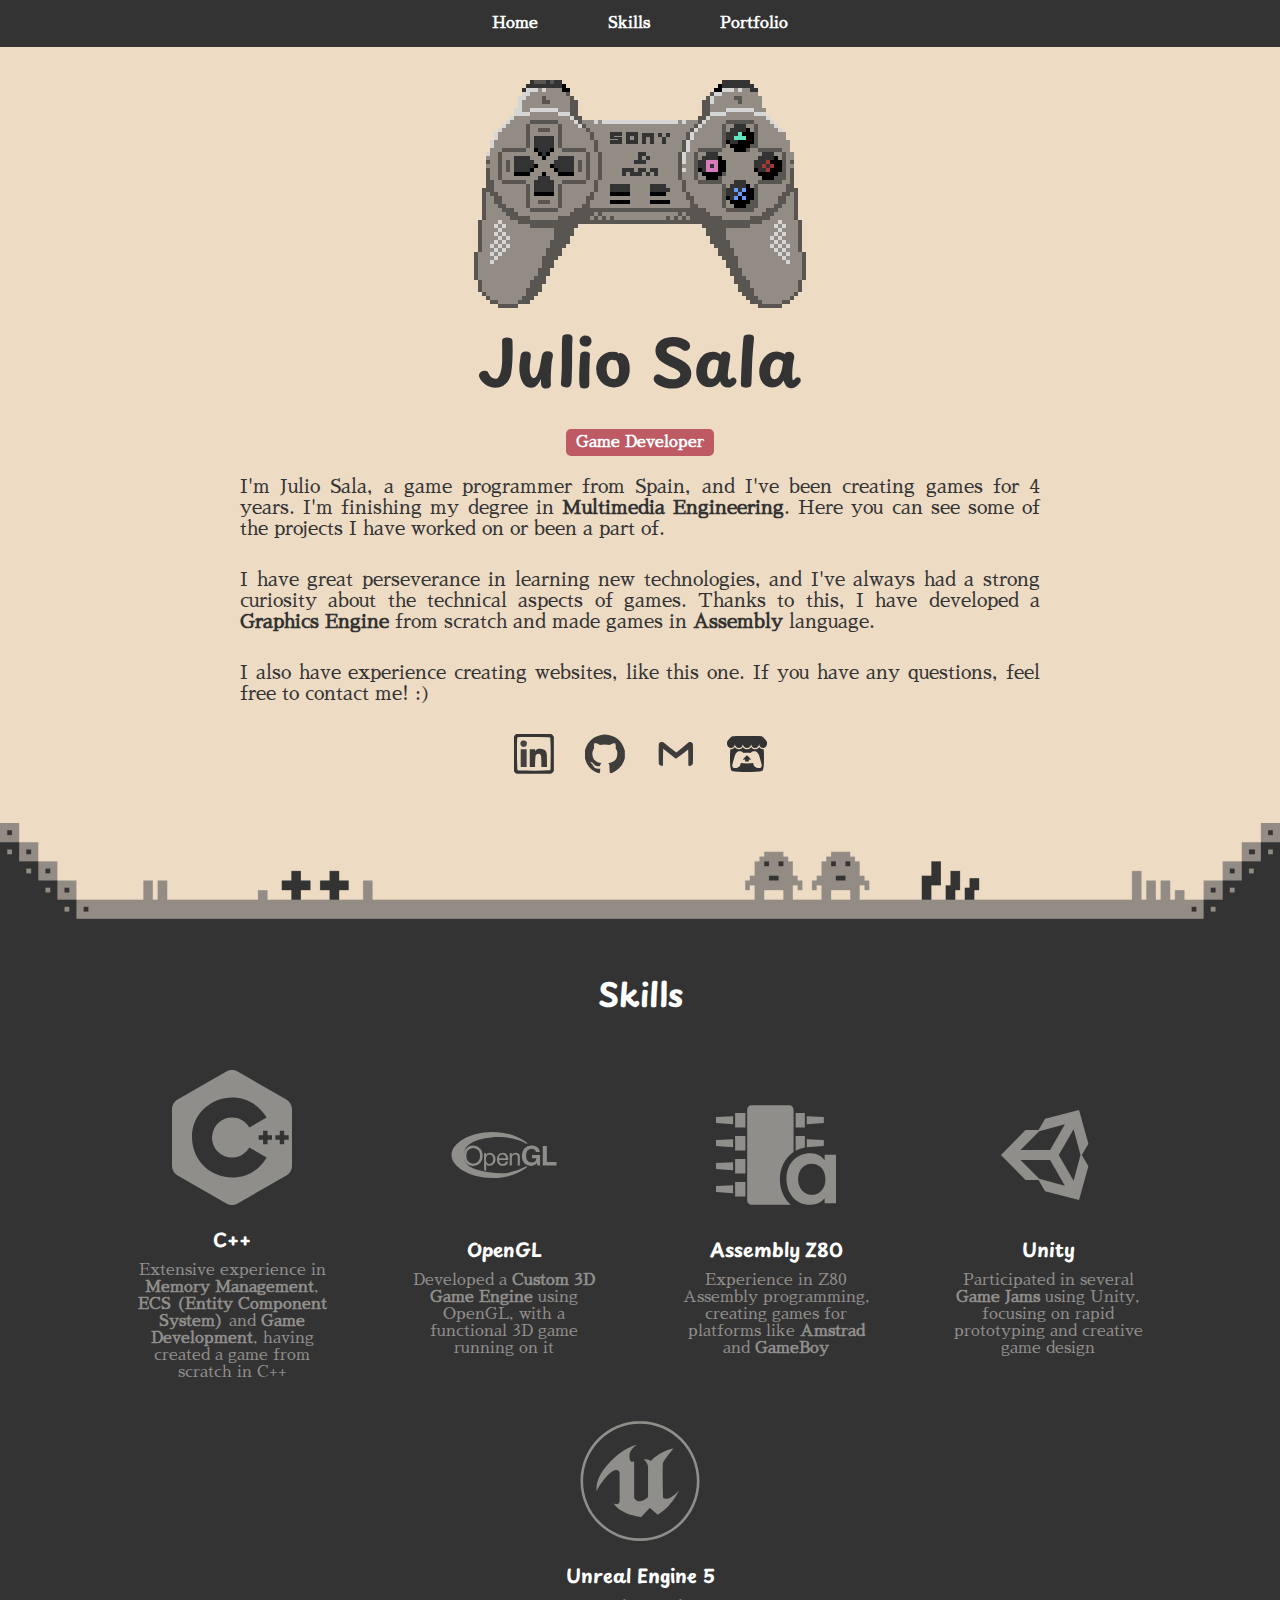
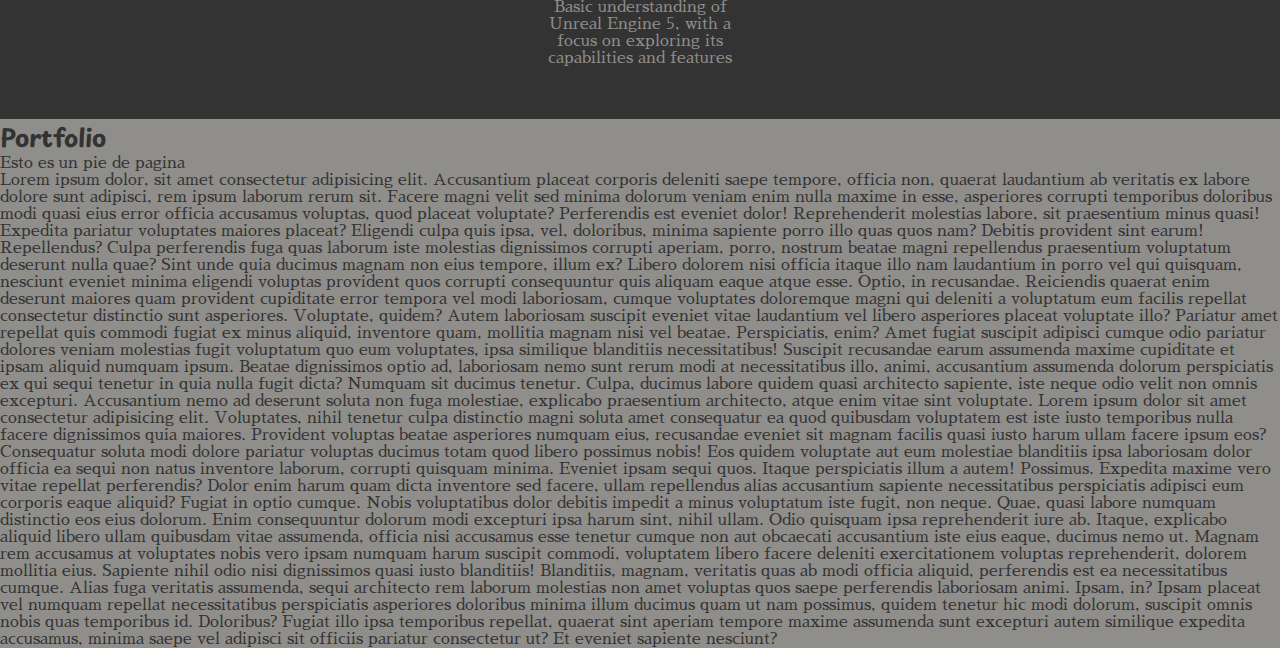
==== index.html @ a66bda42 "Skills" ====
<!DOCTYPE html>
<html lang="es">
<head>
    <meta charset="UTF-8">
    <meta name="viewport" content="width=device-width, initial-scale=1.0">
    <title>Julio Sala Portfolio</title>
    <link rel="stylesheet" href="style.css">
</head>
<body>
    <header class="navbar">
        <nav>
            <ul>
                <li><a href="#home">Home</a></li>
                <li><a href="#skills">Skills</a></li>
                <li><a href="#portfolio">Portfolio</a></li>
            </ul>
        </nav>
    </header>

    <section id="home" class="home-section">
        <div class="home-content">
            <img src="assets/controller.png" alt="PSX controller" class="image-controller">
            <h1 class="name-title">Julio Sala</h1>
            <span class="role-badge">Game Developer</span>
            <p class="description">I'm Julio Sala, a game programmer from Spain, and I've been creating games for 4 years. I'm finishing my degree in <b>Multimedia Engineering</b>. Here you can see some of the projects I have worked on or been a part of.</p>
            <p class="description">I have great perseverance in learning new technologies, and I've always had a strong curiosity about the technical aspects of games. Thanks to this, I have developed a <b>Graphics Engine</b> from scratch and made games in <b>Assembly</b> language.</p>
            <p class="description">I also have experience creating websites, like this one. If you have any questions, feel free to contact me! :)</p>
            <div class="social-icons">
                <a href="https://www.linkedin.com/in/julio-sala-gallardo-038867270/" class="social-icon"><img src="assets/icons/linkedin.svg" alt="LinkedIn"></a>
                <a href="https://github.com/juliosalag/" class="social-icon"><img src="assets/icons/github.svg" alt="GitHub"></a>
                <a href="mailto:juliosalag@gmail.com" class="social-icon"><img src="assets/icons/gmail.svg" alt="Email"></a>
                <a href="https://jsala.itch.io/" class="social-icon"><img src="assets/icons/itchio.svg" alt="Itch.io"></a>
            </div>
        </div>
    </section>

    <section id="skills">
        <h2>Skills</h2>
        <div class="skills-container">
            <div class="skill">
                <img src="assets/icons/c++.svg" alt="C++ Logo">
                <h3>C++</h3>
                <p>Extensive experience in <b>Memory Management</b>, <b>ECS (Entity Component System)</b> and <b>Game Development</b>, having created a game from scratch in C++</p>
            </div>
            <div class="skill">
                <img src="assets/icons/opengl.svg" alt="OpenGL Logo">
                <h3>OpenGL</h3>
                <p>Developed a <b>Custom 3D Game Engine</b> using OpenGL, with a functional 3D game running on it</p>
            </div>
            <div class="skill">
                <img src="assets/icons/assembly.svg" alt="Assembly Logo">
                <h3>Assembly Z80</h3>
                <p>Experience in Z80 Assembly programming, creating games for platforms like <b>Amstrad</b> and <b>GameBoy</b></p>
            </div>
            <div class="skill">
                <img src="assets/icons/unity.svg" alt="Unity Logo">
                <h3>Unity</h3>
                <p>Participated in several <b>Game Jams</b> using Unity, focusing on rapid prototyping and creative game design</p>
            </div>
            <div class="skill">
                <img src="assets/icons/unreal.svg" alt="Unreal Engine 5 Logo">
                <h3>Unreal Engine 5</h3>
                <p>Basic understanding of Unreal Engine 5, with a focus on exploring its capabilities and features</p>
            </div>
        </div>
    </section>

    <section id="portfolio">
        <h2>Portfolio</h2>
    </section>

    <footer>
        <p>Esto es un pie de pagina</p>
        <p>Lorem ipsum dolor, sit amet consectetur adipisicing elit. Accusantium placeat corporis deleniti saepe tempore, officia non, quaerat laudantium ab veritatis ex labore dolore sunt adipisci, rem ipsum laborum rerum sit.
        Facere magni velit sed minima dolorum veniam enim nulla maxime in esse, asperiores corrupti temporibus doloribus modi quasi eius error officia accusamus voluptas, quod placeat voluptate? Perferendis est eveniet dolor!
        Reprehenderit molestias labore, sit praesentium minus quasi! Expedita pariatur voluptates maiores placeat? Eligendi culpa quis ipsa, vel, doloribus, minima sapiente porro illo quas quos nam? Debitis provident sint earum! Repellendus?
        Culpa perferendis fuga quas laborum iste molestias dignissimos corrupti aperiam, porro, nostrum beatae magni repellendus praesentium voluptatum deserunt nulla quae? Sint unde quia ducimus magnam non eius tempore, illum ex?
        Libero dolorem nisi officia itaque illo nam laudantium in porro vel qui quisquam, nesciunt eveniet minima eligendi voluptas provident quos corrupti consequuntur quis aliquam eaque atque esse. Optio, in recusandae.
        Reiciendis quaerat enim deserunt maiores quam provident cupiditate error tempora vel modi laboriosam, cumque voluptates doloremque magni qui deleniti a voluptatum eum facilis repellat consectetur distinctio sunt asperiores. Voluptate, quidem?
        Autem laboriosam suscipit eveniet vitae laudantium vel libero asperiores placeat voluptate illo? Pariatur amet repellat quis commodi fugiat ex minus aliquid, inventore quam, mollitia magnam nisi vel beatae. Perspiciatis, enim?
        Amet fugiat suscipit adipisci cumque odio pariatur dolores veniam molestias fugit voluptatum quo eum voluptates, ipsa similique blanditiis necessitatibus! Suscipit recusandae earum assumenda maxime cupiditate et ipsam aliquid numquam ipsum.
        Beatae dignissimos optio ad, laboriosam nemo sunt rerum modi at necessitatibus illo, animi, accusantium assumenda dolorum perspiciatis ex qui sequi tenetur in quia nulla fugit dicta? Numquam sit ducimus tenetur.
        Culpa, ducimus labore quidem quasi architecto sapiente, iste neque odio velit non omnis excepturi. Accusantium nemo ad deserunt soluta non fuga molestiae, explicabo praesentium architecto, atque enim vitae sint voluptate.
        Lorem ipsum dolor sit amet consectetur adipisicing elit. Voluptates, nihil tenetur culpa distinctio magni soluta amet consequatur ea quod quibusdam voluptatem est iste iusto temporibus nulla facere dignissimos quia maiores.
        Provident voluptas beatae asperiores numquam eius, recusandae eveniet sit magnam facilis quasi iusto harum ullam facere ipsum eos? Consequatur soluta modi dolore pariatur voluptas ducimus totam quod libero possimus nobis!
        Eos quidem voluptate aut eum molestiae blanditiis ipsa laboriosam dolor officia ea sequi non natus inventore laborum, corrupti quisquam minima. Eveniet ipsam sequi quos. Itaque perspiciatis illum a autem! Possimus.
        Expedita maxime vero vitae repellat perferendis? Dolor enim harum quam dicta inventore sed facere, ullam repellendus alias accusantium sapiente necessitatibus perspiciatis adipisci eum corporis eaque aliquid? Fugiat in optio cumque.
        Nobis voluptatibus dolor debitis impedit a minus voluptatum iste fugit, non neque. Quae, quasi labore numquam distinctio eos eius dolorum. Enim consequuntur dolorum modi excepturi ipsa harum sint, nihil ullam.
        Odio quisquam ipsa reprehenderit iure ab. Itaque, explicabo aliquid libero ullam quibusdam vitae assumenda, officia nisi accusamus esse tenetur cumque non aut obcaecati accusantium iste eius eaque, ducimus nemo ut.
        Magnam rem accusamus at voluptates nobis vero ipsam numquam harum suscipit commodi, voluptatem libero facere deleniti exercitationem voluptas reprehenderit, dolorem mollitia eius. Sapiente nihil odio nisi dignissimos quasi iusto blanditiis!
        Blanditiis, magnam, veritatis quas ab modi officia aliquid, perferendis est ea necessitatibus cumque. Alias fuga veritatis assumenda, sequi architecto rem laborum molestias non amet voluptas quos saepe perferendis laboriosam animi.
        Ipsam, in? Ipsam placeat vel numquam repellat necessitatibus perspiciatis asperiores doloribus minima illum ducimus quam ut nam possimus, quidem tenetur hic modi dolorum, suscipit omnis nobis quas temporibus id. Doloribus?
        Fugiat illo ipsa temporibus repellat, quaerat sint aperiam tempore maxime assumenda sunt excepturi autem similique expedita accusamus, minima saepe vel adipisci sit officiis pariatur consectetur ut? Et eveniet sapiente nesciunt?</p>
    </footer>
    <!-- Copyright © 2024 by Julio Sala | All images, logos and names are used with permission -->
</body>
</html>
---- style.css ----
@import url('https://fonts.googleapis.com/css2?family=Playpen+Sans:wght@100..800&display=swap');
@import url('https://fonts.googleapis.com/css2?family=Sawarabi+Mincho&display=swap');

:root {
    --primary-color: #eddbc4;
    --secondary-color: #908e8b;

    --highlight-color: #bd5a63;

    --text-color: #333;
}

/* Basic Style */

* {
    margin: 0;
    padding: 0;
    scroll-behavior: smooth;
    /* scroll-margin: 1em; */
}

body {
    background-color: var(--secondary-color);
    /*padding-top: 53px;*/
}

h1, h2, h3, p, a {
    color: var(--text-color);
}

h1, h2, h3 {
    font-family: 'Playpen Sans';
}

p, a {
    font-family: 'Sawarabi Mincho', serif;
}

/* Nav Bar */

.navbar {
    position: fixed;
    top: 0;
    width: 100%;
    background-color: #333;
    color: var(--primary-color);
    z-index: 1000;
}

.navbar nav ul {
    list-style: none;
    padding: 0;
    margin: 0;
    display: flex;
    justify-content: center
}

.navbar nav ul li {
    margin: 0 20px;
}

.navbar nav ul li a {
    color: white;
    text-decoration: none;
    padding: 15px;
    display: block;
    font-weight: bold;
}

/* Home Style */

.home-section {
    display: flex;
    align-items: center;
    justify-content: center;
    height: auto;
    background-color: var(--primary-color);
    color: white;
    text-align: center;
    padding-bottom: 10em;

    /* image */

    background-image: url('assets/background.png');
    background-size: cover;
    background-position: bottom;
    background-repeat: no-repeat;
    background-size: 100vw;
}

.image-controller {
    padding-top: 5em;
    max-width: 60vw;
}

.home-content {
    max-width: 800px;
    margin: 0 auto;
}

.name-title {
    font-size: 4em;
    margin: 0;
    font-family: 'Playpen Sans';
}

.role-badge {
    display: inline-block;
    background-color: var(--highlight-color);
    padding: 5px 10px;
    margin: 20px 0;
    font-weight: bold;
    font-family: 'Sawarabi Mincho', serif;
    color: white;
    border-radius: 5px;
}

.description {
    font-size: 1.2em;
    margin-bottom: 30px;
    font-family: 'Sawarabi Mincho', serif;
    text-align: justify;
    max-width: 80vw;
}

.social-icons {
    display: flex;
    justify-content: center;
    gap: 15px;
}

.social-icon img {
    width: 40px;
    height: 40px;
    transition: transform 0.3s;
    padding: 0 0.5em;
}

.social-icon:hover img {
    transform: scale(1.2);
}

/* Skills */

#skills {
    background-color: var(--text-color);
    color: white;
    text-align: center;
}

#skills h2 {
    font-size: 2em;
    color: white;
    padding: 1em;
}

.skill h3{
    color: white;
    padding-bottom: 0.5em;
}

.skill p {
    color: var(--secondary-color);
}

.skills-container {
    display: flex;
    justify-content: center;
    flex-wrap: wrap;
    padding-bottom: 2em;
}

.skill {
    max-width: 200px;
    margin: 20px;
    display: flex;
    flex-direction: column;
    justify-content: center;
    padding: 0 1em;
    align-items: center;
}

.skill img {
    width: 120px;
    height: auto;
    margin-bottom: 20px;
}

/*
Modelling, Shading and Lighting skills for rendering in Maya or exporting out for game engines.
Environment building, Blueprints, full game development. Represented UE4 at EGX 2014.
Graphic design, texture creation, and web design.
*/

/* TODO: Media Query 425px - Mobile */
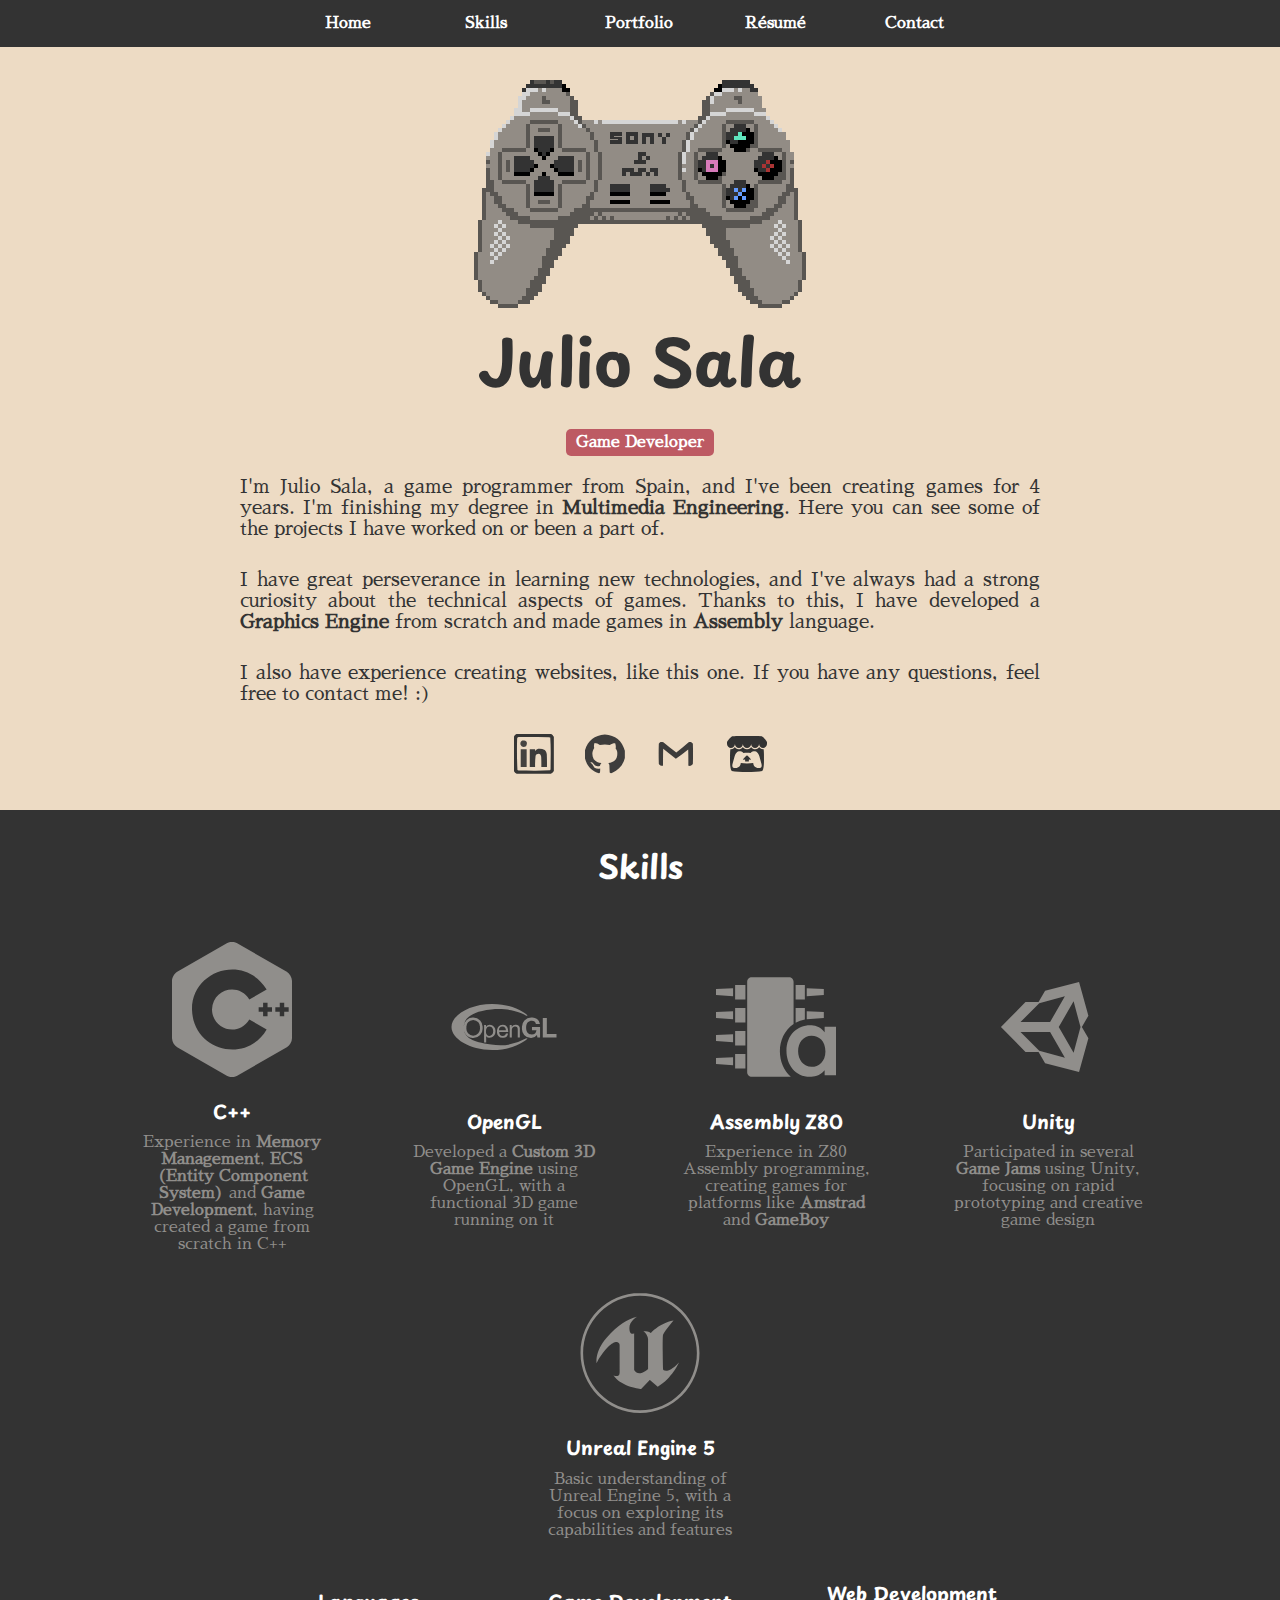
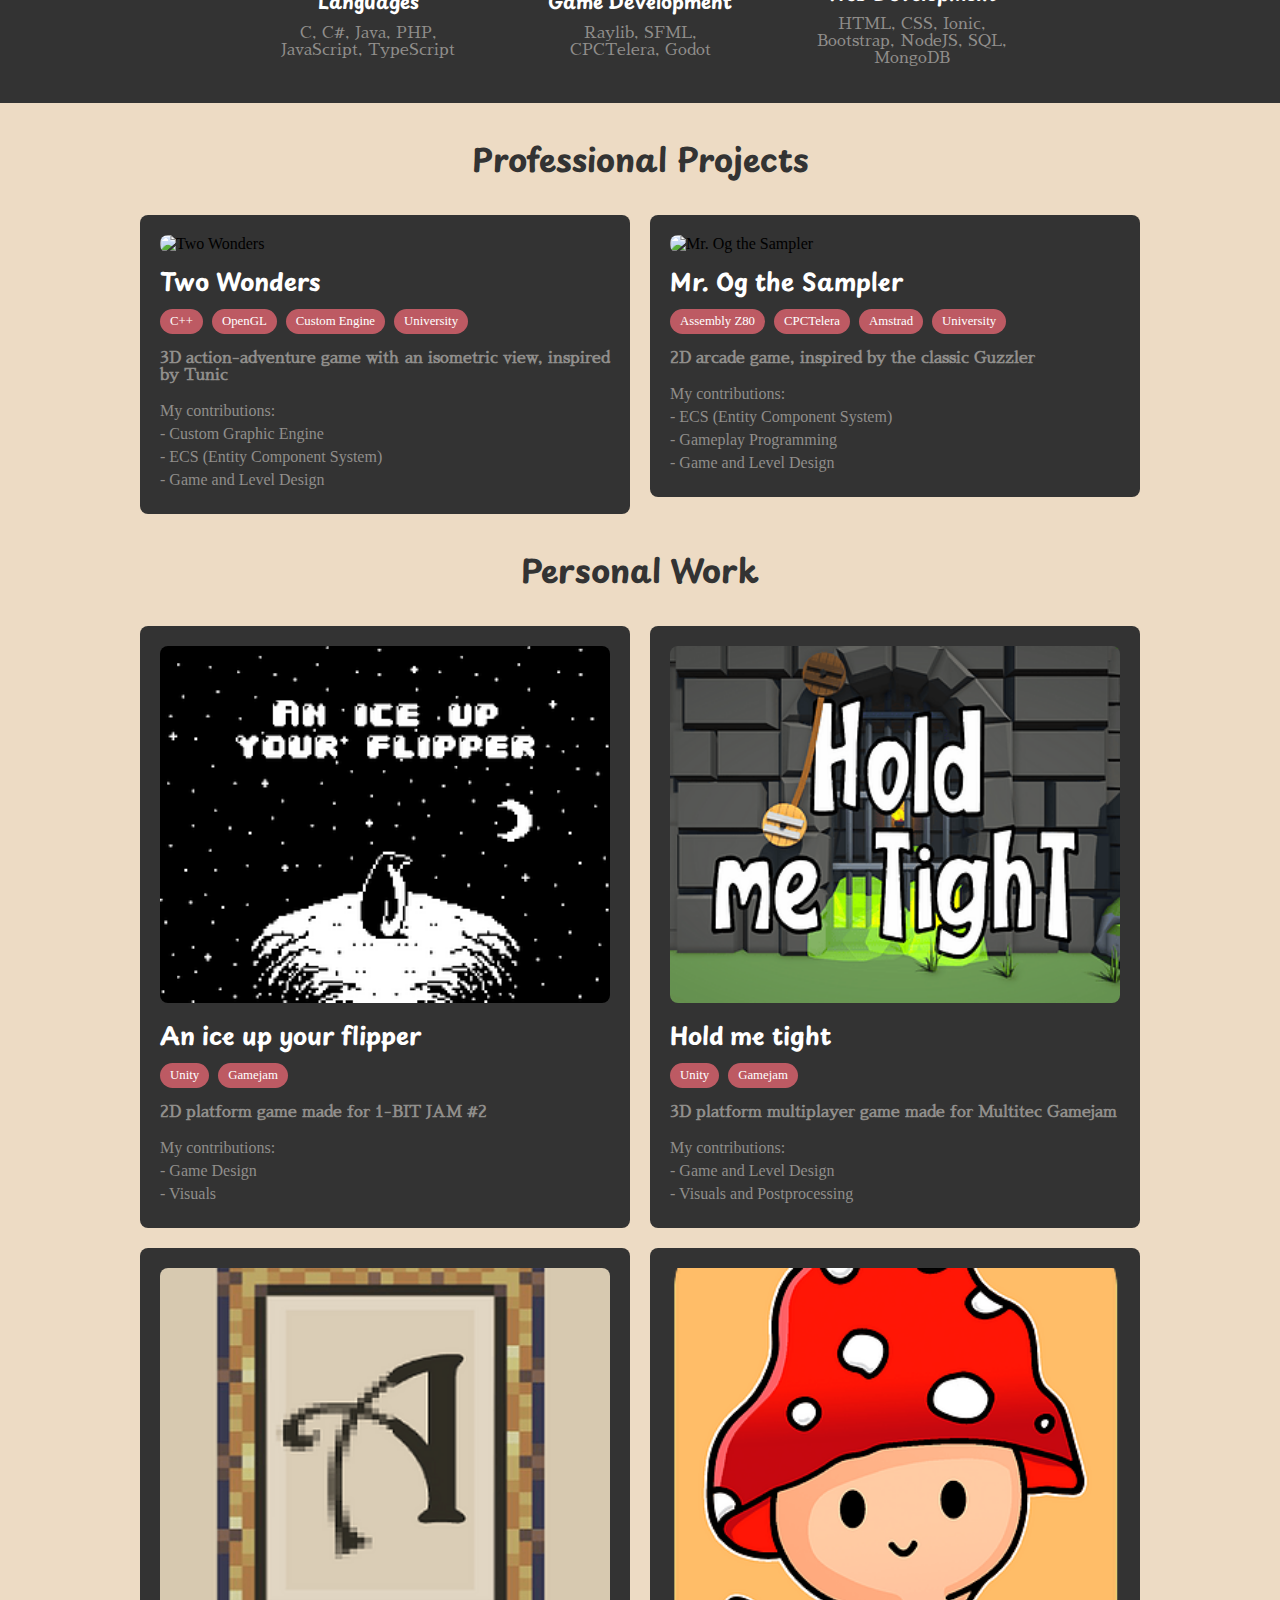
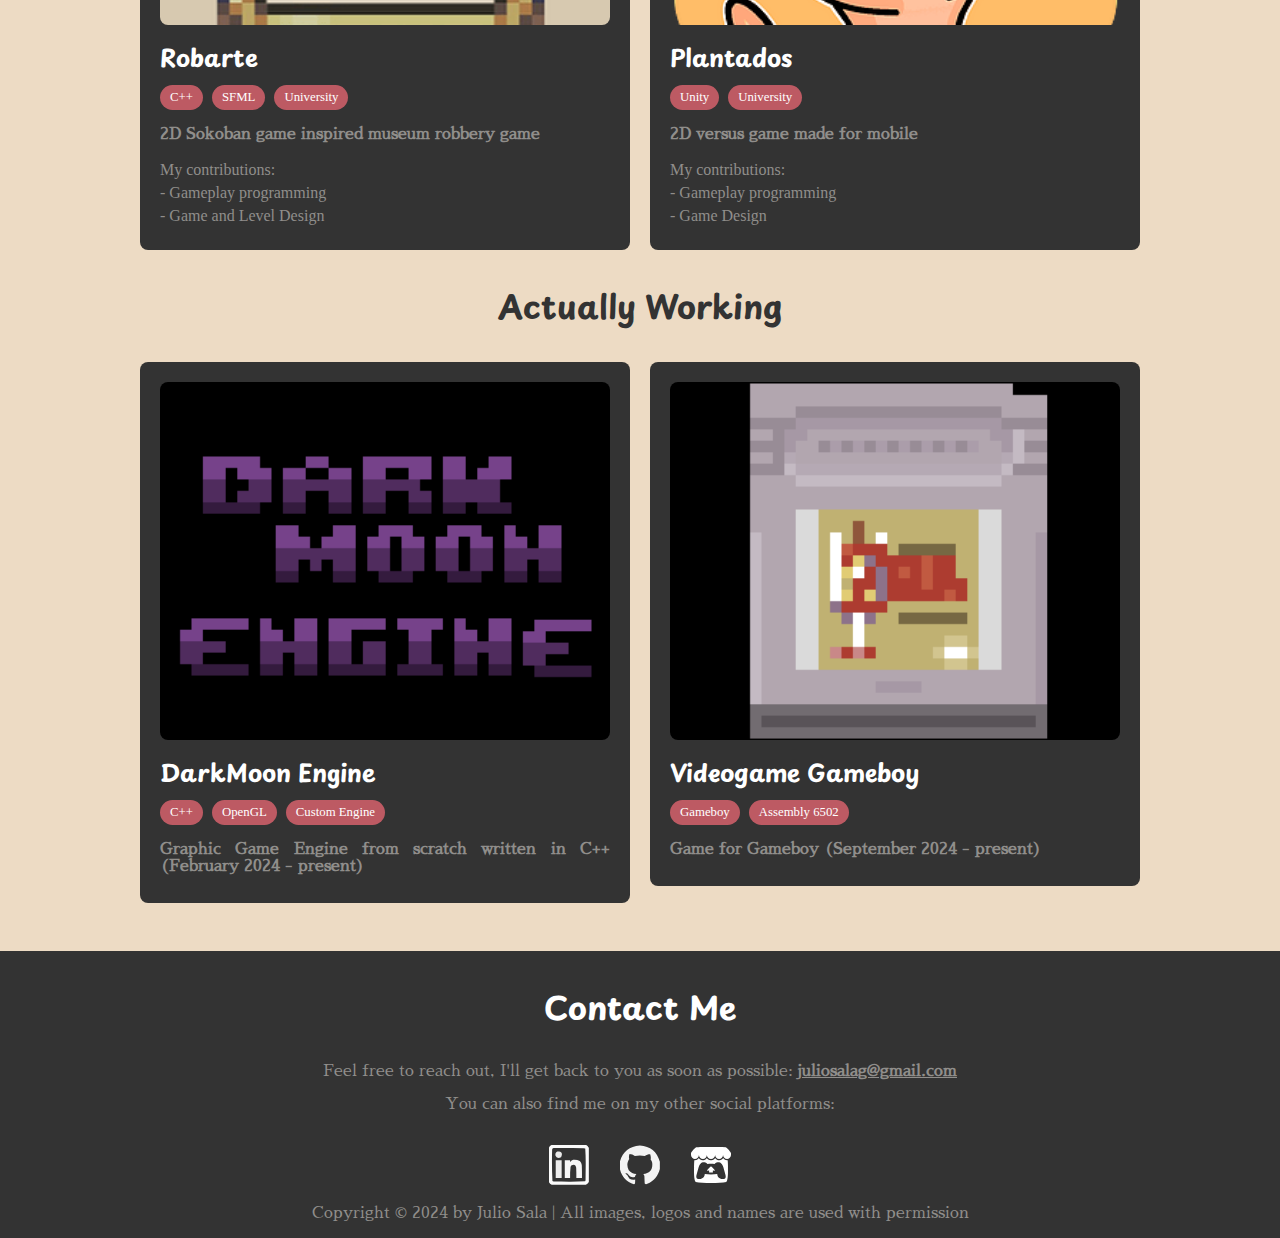
==== commit b3b64da0: "Finished index page" ====
--- a/index.html
+++ b/index.html
@@ -13,6 +13,8 @@
                 <li><a href="#home">Home</a></li>
                 <li><a href="#skills">Skills</a></li>
                 <li><a href="#portfolio">Portfolio</a></li>
+                <li><a href="assets/background.png">Résumé</a></li>
+                <li><a href="#contact">Contact</a></li>
             </ul>
         </nav>
     </header>
@@ -40,7 +42,7 @@
             <div class="skill">
                 <img src="assets/icons/c++.svg" alt="C++ Logo">
                 <h3>C++</h3>
-                <p>Extensive experience in <b>Memory Management</b>, <b>ECS (Entity Component System)</b> and <b>Game Development</b>, having created a game from scratch in C++</p>
+                <p>Experience in <b>Memory Management</b>, <b>ECS (Entity Component System)</b> and <b>Game Development</b>, having created a game from scratch in C++</p>
             </div>
             <div class="skill">
                 <img src="assets/icons/opengl.svg" alt="OpenGL Logo">
@@ -63,35 +65,163 @@
                 <p>Basic understanding of Unreal Engine 5, with a focus on exploring its capabilities and features</p>
             </div>
         </div>
+        <div class="skills-container">
+            <div class="skill">
+              <h3>Languages</h3>
+              <p>C, C#, Java, PHP, JavaScript, TypeScript</p>
+            </div>
+            <div class="skill">
+                <h3>Game Development</h3>
+                <p>Raylib, SFML, CPCTelera, Godot</p>
+              </div>
+            <div class="skill">
+              <h3>Web Development</h3>
+              <p>HTML, CSS, Ionic, Bootstrap, NodeJS, SQL, MongoDB</p>
+            </div>
+          </div>
     </section>
 
     <section id="portfolio">
-        <h2>Portfolio</h2>
-    </section>
-
-    <footer>
-        <p>Esto es un pie de pagina</p>
-        <p>Lorem ipsum dolor, sit amet consectetur adipisicing elit. Accusantium placeat corporis deleniti saepe tempore, officia non, quaerat laudantium ab veritatis ex labore dolore sunt adipisci, rem ipsum laborum rerum sit.
-        Facere magni velit sed minima dolorum veniam enim nulla maxime in esse, asperiores corrupti temporibus doloribus modi quasi eius error officia accusamus voluptas, quod placeat voluptate? Perferendis est eveniet dolor!
-        Reprehenderit molestias labore, sit praesentium minus quasi! Expedita pariatur voluptates maiores placeat? Eligendi culpa quis ipsa, vel, doloribus, minima sapiente porro illo quas quos nam? Debitis provident sint earum! Repellendus?
-        Culpa perferendis fuga quas laborum iste molestias dignissimos corrupti aperiam, porro, nostrum beatae magni repellendus praesentium voluptatum deserunt nulla quae? Sint unde quia ducimus magnam non eius tempore, illum ex?
-        Libero dolorem nisi officia itaque illo nam laudantium in porro vel qui quisquam, nesciunt eveniet minima eligendi voluptas provident quos corrupti consequuntur quis aliquam eaque atque esse. Optio, in recusandae.
-        Reiciendis quaerat enim deserunt maiores quam provident cupiditate error tempora vel modi laboriosam, cumque voluptates doloremque magni qui deleniti a voluptatum eum facilis repellat consectetur distinctio sunt asperiores. Voluptate, quidem?
-        Autem laboriosam suscipit eveniet vitae laudantium vel libero asperiores placeat voluptate illo? Pariatur amet repellat quis commodi fugiat ex minus aliquid, inventore quam, mollitia magnam nisi vel beatae. Perspiciatis, enim?
-        Amet fugiat suscipit adipisci cumque odio pariatur dolores veniam molestias fugit voluptatum quo eum voluptates, ipsa similique blanditiis necessitatibus! Suscipit recusandae earum assumenda maxime cupiditate et ipsam aliquid numquam ipsum.
-        Beatae dignissimos optio ad, laboriosam nemo sunt rerum modi at necessitatibus illo, animi, accusantium assumenda dolorum perspiciatis ex qui sequi tenetur in quia nulla fugit dicta? Numquam sit ducimus tenetur.
-        Culpa, ducimus labore quidem quasi architecto sapiente, iste neque odio velit non omnis excepturi. Accusantium nemo ad deserunt soluta non fuga molestiae, explicabo praesentium architecto, atque enim vitae sint voluptate.
-        Lorem ipsum dolor sit amet consectetur adipisicing elit. Voluptates, nihil tenetur culpa distinctio magni soluta amet consequatur ea quod quibusdam voluptatem est iste iusto temporibus nulla facere dignissimos quia maiores.
-        Provident voluptas beatae asperiores numquam eius, recusandae eveniet sit magnam facilis quasi iusto harum ullam facere ipsum eos? Consequatur soluta modi dolore pariatur voluptas ducimus totam quod libero possimus nobis!
-        Eos quidem voluptate aut eum molestiae blanditiis ipsa laboriosam dolor officia ea sequi non natus inventore laborum, corrupti quisquam minima. Eveniet ipsam sequi quos. Itaque perspiciatis illum a autem! Possimus.
-        Expedita maxime vero vitae repellat perferendis? Dolor enim harum quam dicta inventore sed facere, ullam repellendus alias accusantium sapiente necessitatibus perspiciatis adipisci eum corporis eaque aliquid? Fugiat in optio cumque.
-        Nobis voluptatibus dolor debitis impedit a minus voluptatum iste fugit, non neque. Quae, quasi labore numquam distinctio eos eius dolorum. Enim consequuntur dolorum modi excepturi ipsa harum sint, nihil ullam.
-        Odio quisquam ipsa reprehenderit iure ab. Itaque, explicabo aliquid libero ullam quibusdam vitae assumenda, officia nisi accusamus esse tenetur cumque non aut obcaecati accusantium iste eius eaque, ducimus nemo ut.
-        Magnam rem accusamus at voluptates nobis vero ipsam numquam harum suscipit commodi, voluptatem libero facere deleniti exercitationem voluptas reprehenderit, dolorem mollitia eius. Sapiente nihil odio nisi dignissimos quasi iusto blanditiis!
-        Blanditiis, magnam, veritatis quas ab modi officia aliquid, perferendis est ea necessitatibus cumque. Alias fuga veritatis assumenda, sequi architecto rem laborum molestias non amet voluptas quos saepe perferendis laboriosam animi.
-        Ipsam, in? Ipsam placeat vel numquam repellat necessitatibus perspiciatis asperiores doloribus minima illum ducimus quam ut nam possimus, quidem tenetur hic modi dolorum, suscipit omnis nobis quas temporibus id. Doloribus?
-        Fugiat illo ipsa temporibus repellat, quaerat sint aperiam tempore maxime assumenda sunt excepturi autem similique expedita accusamus, minima saepe vel adipisci sit officiis pariatur consectetur ut? Et eveniet sapiente nesciunt?</p>
-    </footer>
-    <!-- Copyright © 2024 by Julio Sala | All images, logos and names are used with permission -->
+        <h2>Professional Projects</h2>
+        <div class="projects-container">
+            <!-- Two Wonders -->
+            <div class="project">
+                <img src="assets/portraits/twowonders.png" alt="Two Wonders">
+                <h3>Two Wonders</h3>
+                <span class="tags">
+                    <span class="tag">C++</span>
+                    <span class="tag">OpenGL</span>
+                    <span class="tag">Custom Engine</span>
+                    <span class="tag">University</span>
+                </span>
+                <p>3D action-adventure game with an isometric view, inspired by Tunic</p>
+                <ul>
+                    <li>My contributions:</li>
+                    <li>- Custom Graphic Engine</li>
+                    <li>- ECS (Entity Component System)</li>
+                    <li>- Game and Level Design</li>
+                </ul>
+            </div>
+            <!-- Mr. Og the Sampler -->
+            <div class="project">
+                <img src="assets/portraits/mrog.png" alt="Mr. Og the Sampler">
+                <h3>Mr. Og the Sampler</h3>
+                <span class="tags">
+                    <span class="tag">Assembly Z80</span>
+                    <span class="tag">CPCTelera</span>
+                    <span class="tag">Amstrad</span>
+                    <span class="tag">University</span>
+                </span>
+                <p>2D arcade game, inspired by the classic Guzzler</p>
+                <ul>
+                    <li>My contributions:</li>
+                    <li>- ECS (Entity Component System)</li>
+                    <li>- Gameplay Programming</li>
+                    <li>- Game and Level Design</li>
+                </ul>
+            </div>
+        </div>
+        <h2>Personal Work</h2>
+        <div class="projects-container">
+            <!-- An ice up your flipper -->
+            <div class="project">
+                <img src="./assets/portraits/aniceupyourflipper.png" alt="An ice up your flipper">
+                <h3>An ice up your flipper</h3>
+                <span class="tags">
+                    <span class="tag">Unity</span>
+                    <span class="tag">Gamejam</span>
+                </span>
+                <p>2D platform game made for 1-BIT JAM #2</p>
+                <ul>
+                    <li>My contributions:</li>
+                    <li>- Game Design</li>
+                    <li>- Visuals</li>
+                </ul>
+            </div>
+            <!-- Hold me tight -->
+            <div class="project">
+                <img src="assets/portraits/holdmetight.png" alt="Hold me tight">
+                <h3>Hold me tight</h3>
+                <span class="tags">
+                    <span class="tag">Unity</span>
+                    <span class="tag">Gamejam</span>
+                </span>
+                <p>3D platform multiplayer game made for Multitec Gamejam</p>
+                <ul>
+                    <li>My contributions:</li>
+                    <li>- Game and Level Design</li>
+                    <li>- Visuals and Postprocessing</li>
+                </ul>
+            </div>
+            <!-- Robarte -->
+            <div class="project">
+                <img src="assets/portraits/robarte.png" alt="Robarte">
+                <h3>Robarte</h3>
+                <span class="tags">
+                    <span class="tag">C++</span>
+                    <span class="tag">SFML</span>
+                    <span class="tag">University</span>
+                </span>
+                <p>2D Sokoban game inspired museum robbery game</p>
+                <ul>
+                    <li>My contributions:</li>
+                    <li>- Gameplay programming</li>
+                    <li>- Game and Level Design</li>
+                </ul>
+            </div>
+            <!-- Plantados -->
+            <div class="project">
+                <img src="assets/portraits/plantados.png" alt="Plantados">
+                <h3>Plantados</h3>
+                <span class="tags">
+                    <span class="tag">Unity</span>
+                    <span class="tag">University</span>
+                </span>
+                <p>2D versus game made for mobile</p>
+                <ul>
+                    <li>My contributions:</li>
+                    <li>- Gameplay programming</li>
+                    <li>- Game Design</li>
+                </ul>
+            </div>
+        </div>
+        <h2>Actually Working</h2>
+        <div class="projects-container">
+            <!-- DarkMoon Engine -->
+            <div class="project">
+                <img src="assets/portraits/darkmoonengine.png" alt="DarkMoon Engine">
+                <h3>DarkMoon Engine</h3>
+                <span class="tags">
+                    <span class="tag">C++</span>
+                    <span class="tag">OpenGL</span>
+                    <span class="tag">Custom Engine</span>
+                </span>
+                <p>Graphic Game Engine from scratch written in C++ (February 2024 - present)</p>
+            </div>
+            <!-- Videogame Gameboy -->
+            <div class="project">
+                <img src="assets/portraits/gameboy.png" alt="Videogame Gameboy">
+                <h3>Videogame Gameboy</h3>
+                <span class="tags">
+                    <span class="tag">Gameboy</span>
+                    <span class="tag">Assembly 6502</span>
+                </span>
+                <p>Game for Gameboy (September 2024 - present)</p>
+            </div>
+        </div>
+    </section>
+
+    <section id="contact">
+        <h2>Contact Me</h2>
+        <p class="contact-text">Feel free to reach out, I'll get back to you as soon as possible: <a href="mailto:juliosalag@gmail.com">juliosalag@gmail.com</a></p>
+        <p class="contact-text">You can also find me on my other social platforms:</p>
+        <!-- Icons -->
+        <div class="social-icons">
+            <a href="https://www.linkedin.com/in/julio-sala-gallardo-038867270/" class="social-icon"><img src="assets/icons/linkedin-white.svg" alt="LinkedIn"></a>
+            <a href="https://github.com/juliosalag/" class="social-icon"><img src="assets/icons/github-white.svg" alt="GitHub"></a>
+            <a href="https://jsala.itch.io/" class="social-icon"><img src="assets/icons/itchio-white.svg" alt="Itch.io"></a>
+        </div>
+        <p>Copyright © 2024 by Julio Sala | All images, logos and names are used with permission</p>
+    </section>
 </body>
 </html>--- a/style.css
+++ b/style.css
@@ -16,7 +16,7 @@
     margin: 0;
     padding: 0;
     scroll-behavior: smooth;
-    /* scroll-margin: 1em; */
+    scroll-margin: 53px;
 }
 
 body {
@@ -34,6 +34,10 @@
 
 p, a {
     font-family: 'Sawarabi Mincho', serif;
+}
+
+h2 {
+    font-size: 2em;
 }
 
 /* Nav Bar */
@@ -57,6 +61,7 @@
 
 .navbar nav ul li {
     margin: 0 20px;
+    width: 100px;
 }
 
 .navbar nav ul li a {
@@ -77,15 +82,18 @@
     background-color: var(--primary-color);
     color: white;
     text-align: center;
+    padding-bottom: 2em;
+    
+    /* BACKGROUND IMAGE
+    
     padding-bottom: 10em;
-
-    /* image */
-
     background-image: url('assets/background.png');
     background-size: cover;
     background-position: bottom;
     background-repeat: no-repeat;
     background-size: 100vw;
+
+    */
 }
 
 .image-controller {
@@ -146,6 +154,7 @@
     background-color: var(--text-color);
     color: white;
     text-align: center;
+    padding-bottom: 1em;
 }
 
 #skills h2 {
@@ -167,7 +176,6 @@
     display: flex;
     justify-content: center;
     flex-wrap: wrap;
-    padding-bottom: 2em;
 }
 
 .skill {
@@ -186,10 +194,110 @@
     margin-bottom: 20px;
 }
 
-/*
-Modelling, Shading and Lighting skills for rendering in Maya or exporting out for game engines.
-Environment building, Blueprints, full game development. Represented UE4 at EGX 2014.
-Graphic design, texture creation, and web design.
-*/
-
-/* TODO: Media Query 425px - Mobile */+/* Portfolio */
+
+#portfolio {
+    padding-bottom: 3em;
+    text-align: center;
+    background-color: var(--primary-color);
+}
+
+#portfolio h2 {
+    padding: 1em;
+}
+
+.projects-container {
+    display: flex;
+    justify-content: center;
+    gap: 20px;
+    flex-wrap: wrap;
+}
+
+.project {
+    background-color: var(--text-color);
+    border-radius: 8px;
+    padding: 20px;
+    max-width: 450px;
+    text-align: left;
+    height: max-content;
+}
+
+.project p {
+    padding: 1em 0 0.5em 0;
+    text-align: justify;
+    font-weight: bold;
+}
+
+.project p, .project ul li {
+    color: var(--secondary-color)
+}
+
+.project img {
+    width: -webkit-fill-available;
+    border-radius: 8px;
+    min-width: 450px;
+}
+
+.project h3 {
+    font-size: 1.5em;
+    margin: 10px 0;
+    color: white;
+}
+
+.tags {
+    margin: 10px 0;
+}
+
+.tag {
+    display: inline-block;
+    background-color: var(--highlight-color);
+    color: white;
+    padding: 5px 10px;
+    border-radius: 20px;
+    font-size: 0.8em;
+    margin-right: 5px;
+}
+
+.project ul {
+    list-style-type: none; /* Eliminar viñetas de la lista */
+    padding: 0;
+    margin-top: 10px;
+}
+
+.project ul li {
+    margin-bottom: 5px;
+}
+
+/* Contact */
+
+#contact {
+    background-color: var(--text-color);
+    color: white;
+    text-align: center;
+}
+
+#contact h2 {
+    font-size: 2em;
+    color: white;
+    padding: 1em 0 1em 0;
+}
+
+#contact p {
+    color: var(--secondary-color);
+    padding: 0 3em 1em 3em;
+}
+
+#contact .social-icons {
+    padding: 1em 0;
+}
+
+#contact a {
+    color: var(--secondary-color);
+    font-weight: bold;
+}
+
+.social-icons a *{
+    color: white;
+}
+
+/* TODO: Media Query: 768px - Table | 425px - Mobile */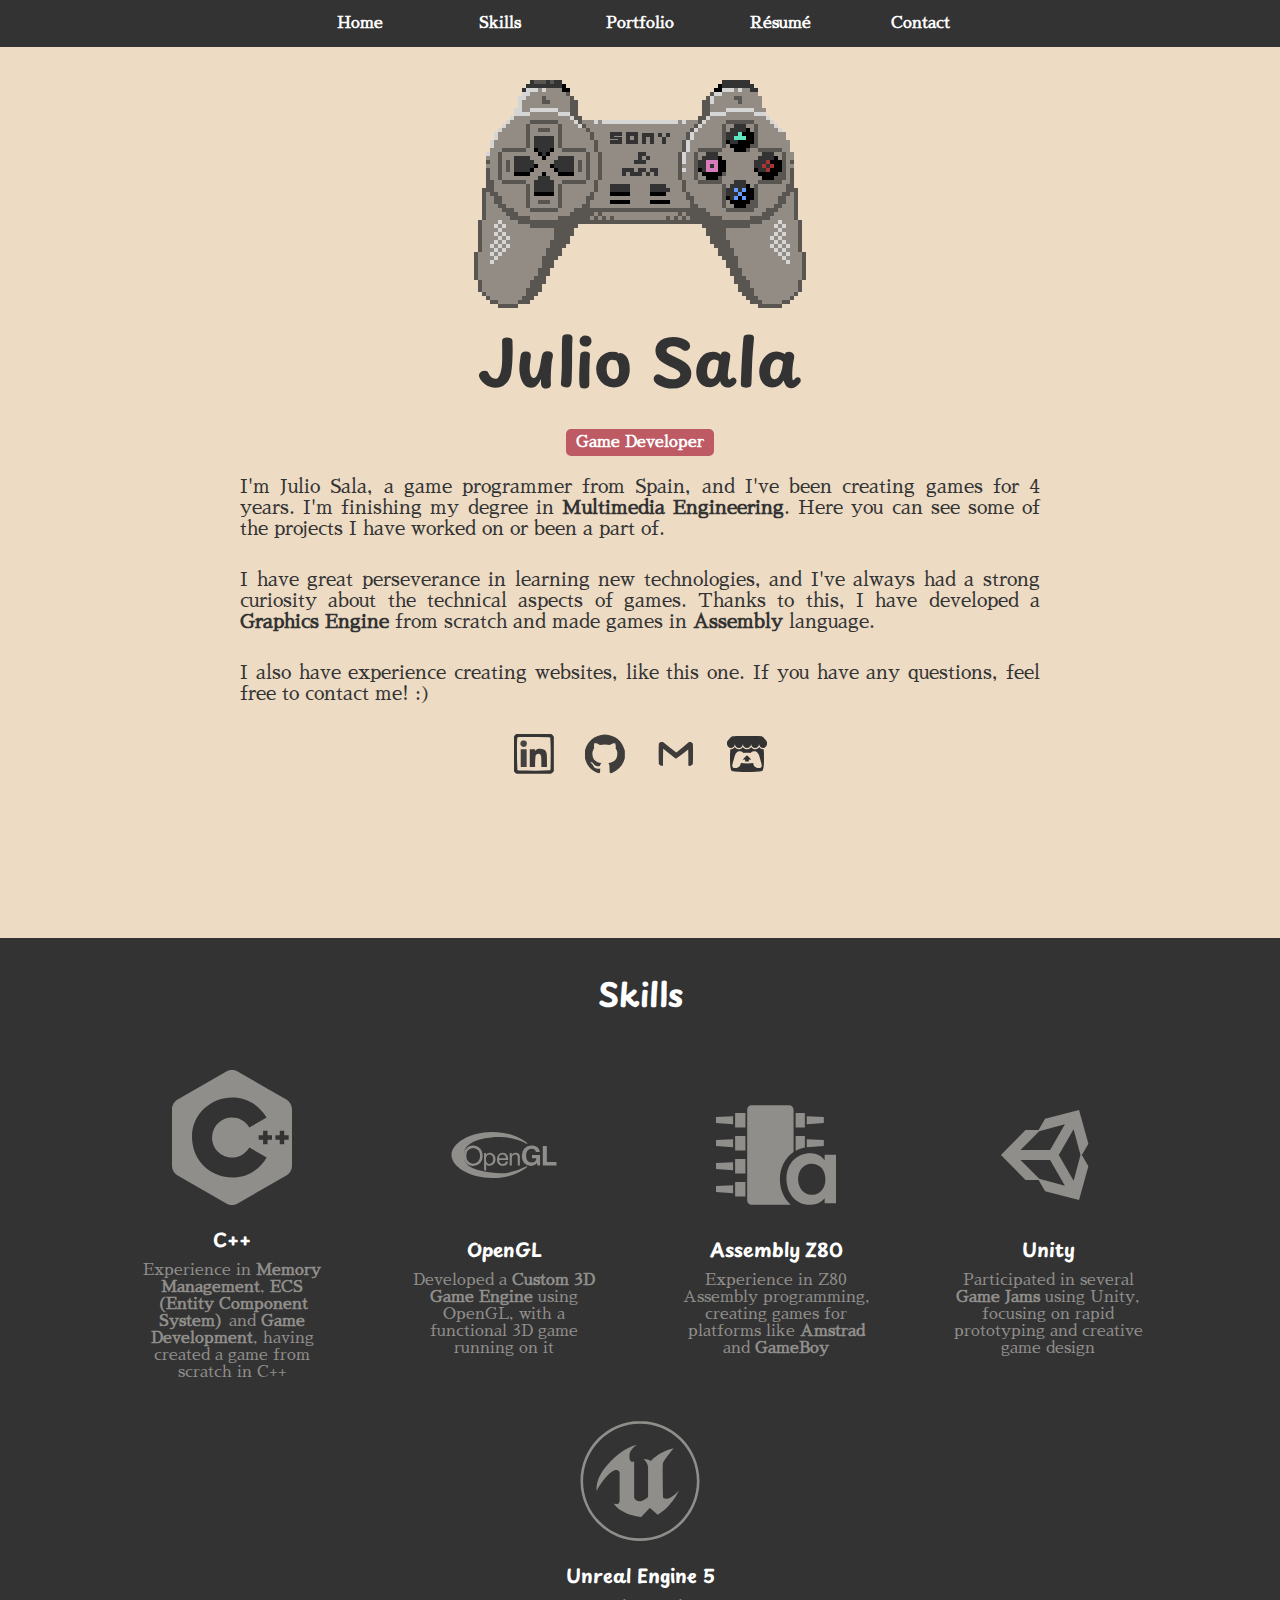
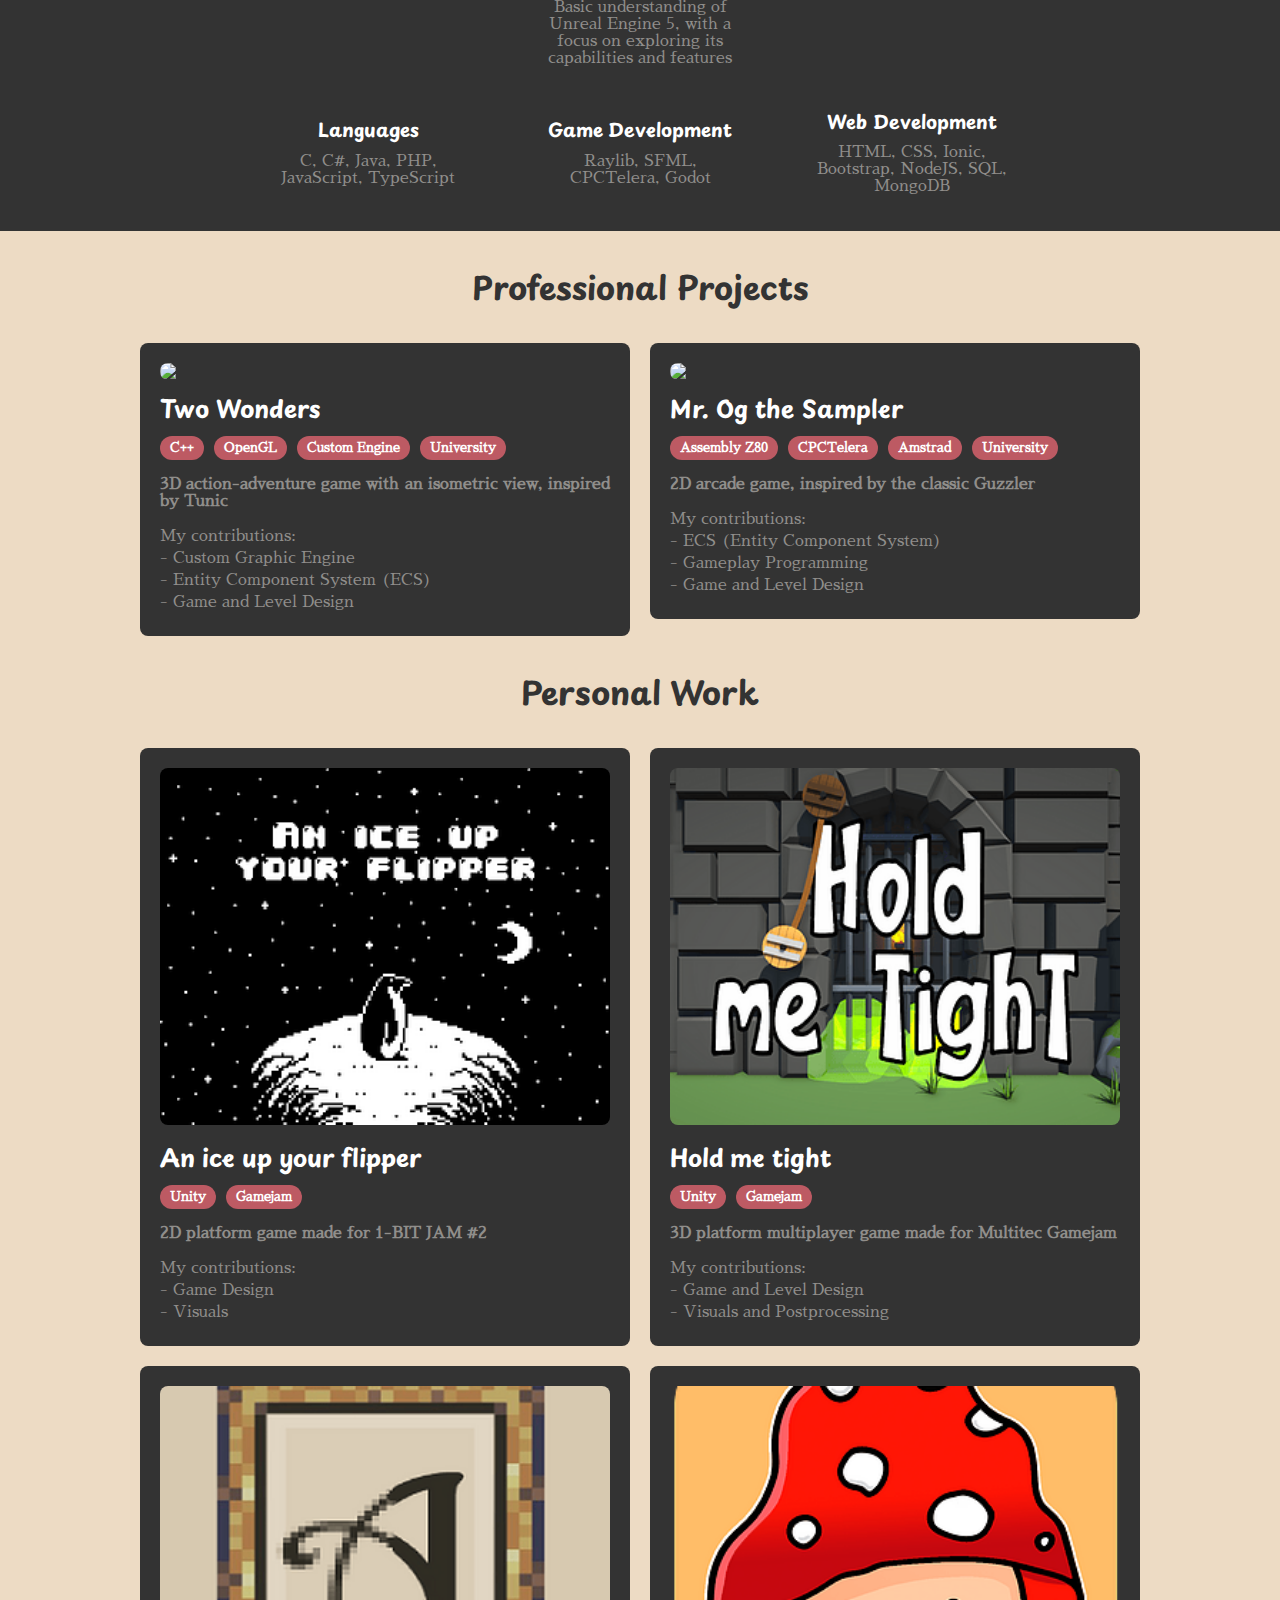
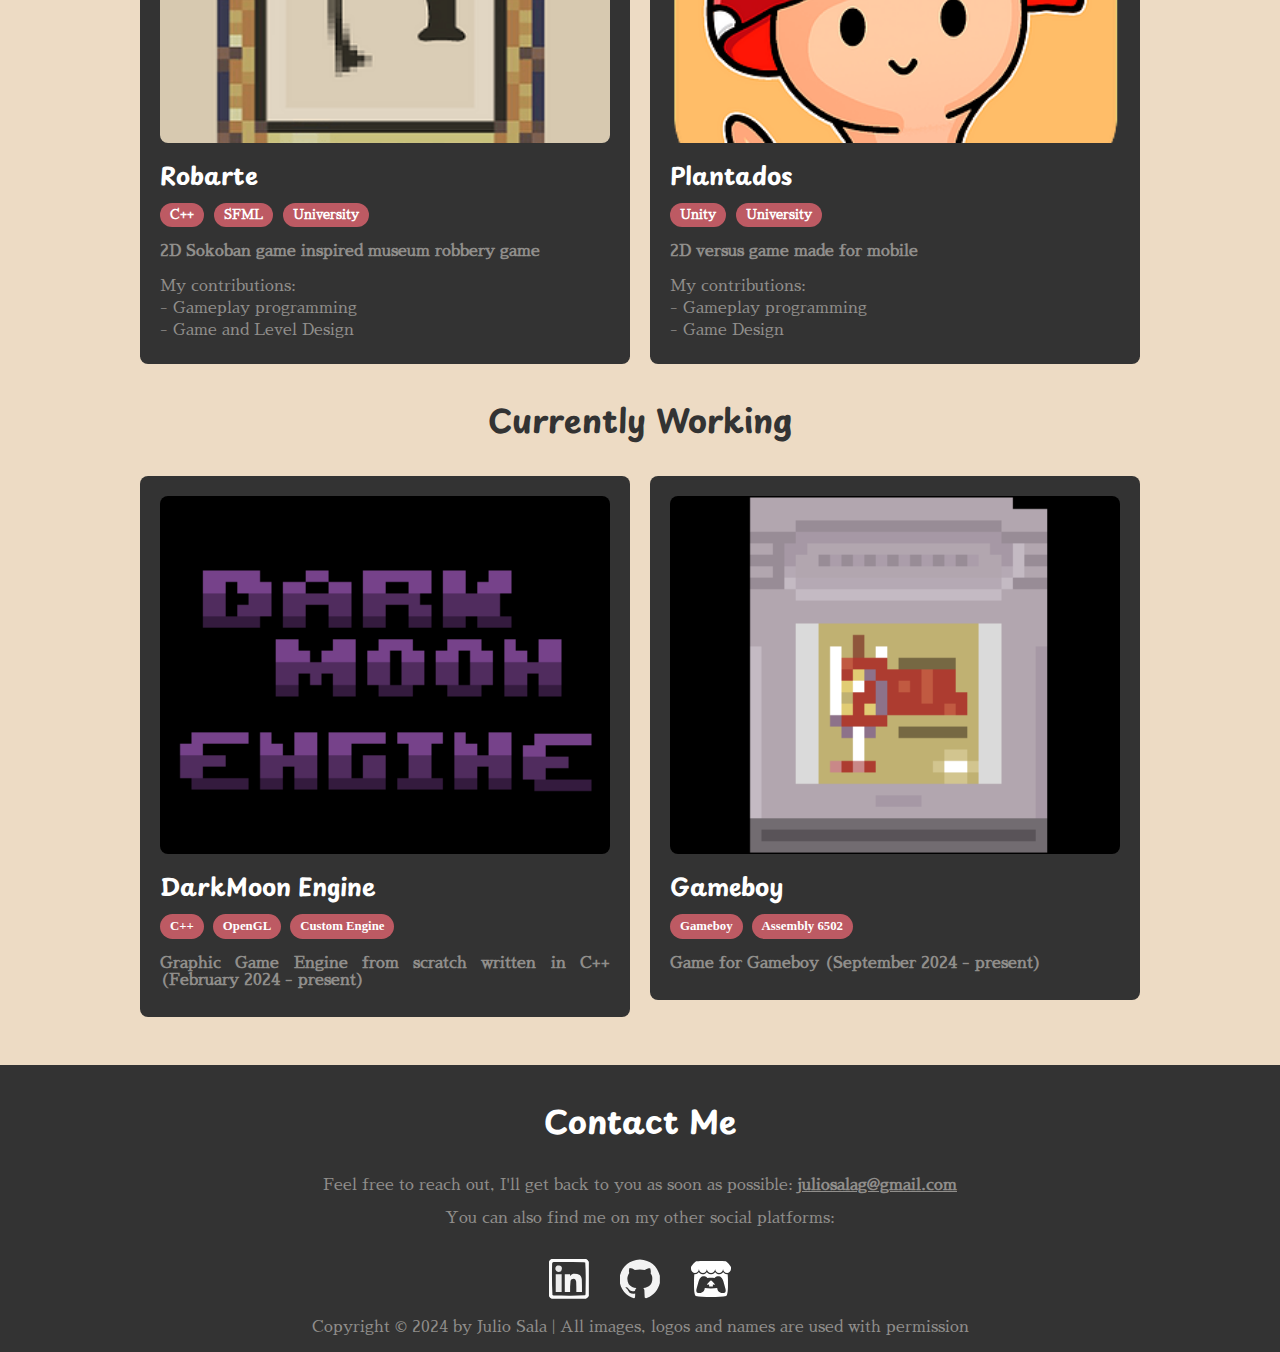
==== commit 06796e91: "Content Two Wonders" ====
--- a/index.html
+++ b/index.html
@@ -4,7 +4,7 @@
     <meta charset="UTF-8">
     <meta name="viewport" content="width=device-width, initial-scale=1.0">
     <title>Julio Sala Portfolio</title>
-    <link rel="stylesheet" href="style.css">
+    <link rel="stylesheet" href="./css/style.css">
 </head>
 <body>
     <header class="navbar">
@@ -67,16 +67,16 @@
         </div>
         <div class="skills-container">
             <div class="skill">
-              <h3>Languages</h3>
-              <p>C, C#, Java, PHP, JavaScript, TypeScript</p>
+                <h3>Languages</h3>
+                <p>C, C#, Java, PHP, JavaScript, TypeScript</p>
             </div>
             <div class="skill">
                 <h3>Game Development</h3>
                 <p>Raylib, SFML, CPCTelera, Godot</p>
-              </div>
-            <div class="skill">
-              <h3>Web Development</h3>
-              <p>HTML, CSS, Ionic, Bootstrap, NodeJS, SQL, MongoDB</p>
+            </div>
+            <div class="skill">
+                <h3>Web Development</h3>
+                <p>HTML, CSS, Ionic, Bootstrap, NodeJS, SQL, MongoDB</p>
             </div>
           </div>
     </section>
@@ -85,107 +85,119 @@
         <h2>Professional Projects</h2>
         <div class="projects-container">
             <!-- Two Wonders -->
-            <div class="project">
-                <img src="assets/portraits/twowonders.png" alt="Two Wonders">
-                <h3>Two Wonders</h3>
-                <span class="tags">
-                    <span class="tag">C++</span>
-                    <span class="tag">OpenGL</span>
-                    <span class="tag">Custom Engine</span>
-                    <span class="tag">University</span>
-                </span>
-                <p>3D action-adventure game with an isometric view, inspired by Tunic</p>
-                <ul>
-                    <li>My contributions:</li>
-                    <li>- Custom Graphic Engine</li>
-                    <li>- ECS (Entity Component System)</li>
-                    <li>- Game and Level Design</li>
-                </ul>
-            </div>
+            <a href="./project/twowonders.html">
+                <div class="project">
+                    <img src="assets/portraits/twowonders.png" alt="Two Wonders">
+                    <h3>Two Wonders</h3>
+                    <span class="tags">
+                        <span class="tag">C++</span>
+                        <span class="tag">OpenGL</span>
+                        <span class="tag">Custom Engine</span>
+                        <span class="tag">University</span>
+                    </span>
+                    <p>3D action-adventure game with an isometric view, inspired by Tunic</p>
+                    <ul>
+                        <li>My contributions:</li>
+                        <li>- Custom Graphic Engine</li>
+                        <li>- Entity Component System (ECS)</li>
+                        <li>- Game and Level Design</li>
+                    </ul>
+                </div>
+            </a>
             <!-- Mr. Og the Sampler -->
-            <div class="project">
-                <img src="assets/portraits/mrog.png" alt="Mr. Og the Sampler">
-                <h3>Mr. Og the Sampler</h3>
-                <span class="tags">
-                    <span class="tag">Assembly Z80</span>
-                    <span class="tag">CPCTelera</span>
-                    <span class="tag">Amstrad</span>
-                    <span class="tag">University</span>
-                </span>
-                <p>2D arcade game, inspired by the classic Guzzler</p>
-                <ul>
-                    <li>My contributions:</li>
-                    <li>- ECS (Entity Component System)</li>
-                    <li>- Gameplay Programming</li>
-                    <li>- Game and Level Design</li>
-                </ul>
-            </div>
+            <a href="./project/mrog.html">
+                <div class="project">
+                    <img src="assets/portraits/mrog.png" alt="Mr. Og the Sampler">
+                    <h3>Mr. Og the Sampler</h3>
+                    <span class="tags">
+                        <span class="tag">Assembly Z80</span>
+                        <span class="tag">CPCTelera</span>
+                        <span class="tag">Amstrad</span>
+                        <span class="tag">University</span>
+                    </span>
+                    <p>2D arcade game, inspired by the classic Guzzler</p>
+                    <ul>
+                        <li>My contributions:</li>
+                        <li>- ECS (Entity Component System)</li>
+                        <li>- Gameplay Programming</li>
+                        <li>- Game and Level Design</li>
+                    </ul>
+                </div>
+            </a>
         </div>
         <h2>Personal Work</h2>
         <div class="projects-container">
             <!-- An ice up your flipper -->
-            <div class="project">
-                <img src="./assets/portraits/aniceupyourflipper.png" alt="An ice up your flipper">
-                <h3>An ice up your flipper</h3>
-                <span class="tags">
-                    <span class="tag">Unity</span>
-                    <span class="tag">Gamejam</span>
-                </span>
-                <p>2D platform game made for 1-BIT JAM #2</p>
-                <ul>
-                    <li>My contributions:</li>
-                    <li>- Game Design</li>
-                    <li>- Visuals</li>
-                </ul>
-            </div>
+             <a href="https://cletus2000.itch.io/an-ice-up-your-flipper">
+                <div class="project">
+                    <img src="./assets/portraits/aniceupyourflipper.png" alt="An ice up your flipper">
+                    <h3>An ice up your flipper</h3>
+                    <span class="tags">
+                        <span class="tag">Unity</span>
+                        <span class="tag">Gamejam</span>
+                    </span>
+                    <p>2D platform game made for 1-BIT JAM #2</p>
+                    <ul>
+                        <li>My contributions:</li>
+                        <li>- Game Design</li>
+                        <li>- Visuals</li>
+                    </ul>
+                </div>
+            </a>
             <!-- Hold me tight -->
-            <div class="project">
-                <img src="assets/portraits/holdmetight.png" alt="Hold me tight">
-                <h3>Hold me tight</h3>
-                <span class="tags">
-                    <span class="tag">Unity</span>
-                    <span class="tag">Gamejam</span>
-                </span>
-                <p>3D platform multiplayer game made for Multitec Gamejam</p>
-                <ul>
-                    <li>My contributions:</li>
-                    <li>- Game and Level Design</li>
-                    <li>- Visuals and Postprocessing</li>
-                </ul>
-            </div>
+            <a href="https://cletus2000.itch.io/hold-me-tight">
+                <div class="project">
+                    <img src="assets/portraits/holdmetight.png" alt="Hold me tight">
+                    <h3>Hold me tight</h3>
+                    <span class="tags">
+                        <span class="tag">Unity</span>
+                        <span class="tag">Gamejam</span>
+                    </span>
+                    <p>3D platform multiplayer game made for Multitec Gamejam</p>
+                    <ul>
+                        <li>My contributions:</li>
+                        <li>- Game and Level Design</li>
+                        <li>- Visuals and Postprocessing</li>
+                    </ul>
+                </div>
+            </a>
             <!-- Robarte -->
-            <div class="project">
-                <img src="assets/portraits/robarte.png" alt="Robarte">
-                <h3>Robarte</h3>
-                <span class="tags">
-                    <span class="tag">C++</span>
-                    <span class="tag">SFML</span>
-                    <span class="tag">University</span>
-                </span>
-                <p>2D Sokoban game inspired museum robbery game</p>
-                <ul>
-                    <li>My contributions:</li>
-                    <li>- Gameplay programming</li>
-                    <li>- Game and Level Design</li>
-                </ul>
-            </div>
+            <a href="https://jsala.itch.io/robarte">
+                <div class="project">
+                    <img src="assets/portraits/robarte.png" alt="Robarte">
+                    <h3>Robarte</h3>
+                    <span class="tags">
+                        <span class="tag">C++</span>
+                        <span class="tag">SFML</span>
+                        <span class="tag">University</span>
+                    </span>
+                    <p>2D Sokoban game inspired museum robbery game</p>
+                    <ul>
+                        <li>My contributions:</li>
+                        <li>- Gameplay programming</li>
+                        <li>- Game and Level Design</li>
+                    </ul>
+                </div>
+            </a>
             <!-- Plantados -->
-            <div class="project">
-                <img src="assets/portraits/plantados.png" alt="Plantados">
-                <h3>Plantados</h3>
-                <span class="tags">
-                    <span class="tag">Unity</span>
-                    <span class="tag">University</span>
-                </span>
-                <p>2D versus game made for mobile</p>
-                <ul>
-                    <li>My contributions:</li>
-                    <li>- Gameplay programming</li>
-                    <li>- Game Design</li>
-                </ul>
-            </div>
-        </div>
-        <h2>Actually Working</h2>
+            <a href="https://jsala.itch.io/plantados">
+                <div class="project">
+                    <img src="assets/portraits/plantados.png" alt="Plantados">
+                    <h3>Plantados</h3>
+                    <span class="tags">
+                        <span class="tag">Unity</span>
+                        <span class="tag">University</span>
+                    </span>
+                    <p>2D versus game made for mobile</p>
+                    <ul>
+                        <li>My contributions:</li>
+                        <li>- Gameplay programming</li>
+                        <li>- Game Design</li>
+                    </ul>
+                </div>
+            </a>
+        </div>
+        <h2>Currently Working</h2>
         <div class="projects-container">
             <!-- DarkMoon Engine -->
             <div class="project">
@@ -198,10 +210,10 @@
                 </span>
                 <p>Graphic Game Engine from scratch written in C++ (February 2024 - present)</p>
             </div>
-            <!-- Videogame Gameboy -->
+            <!-- Gameboy -->
             <div class="project">
-                <img src="assets/portraits/gameboy.png" alt="Videogame Gameboy">
-                <h3>Videogame Gameboy</h3>
+                <img src="assets/portraits/gameboy.png" alt="Gameboy">
+                <h3>Gameboy</h3>
                 <span class="tags">
                     <span class="tag">Gameboy</span>
                     <span class="tag">Assembly 6502</span>
--- a/css/style.css
+++ b/css/style.css
@@ -0,0 +1,310 @@
+@import url('https://fonts.googleapis.com/css2?family=Playpen+Sans:wght@100..800&display=swap');
+@import url('https://fonts.googleapis.com/css2?family=Sawarabi+Mincho&display=swap');
+
+:root {
+    --primary-color: #eddbc4;
+    --secondary-color: #908e8b;
+
+    --highlight-color: #bd5a63;
+
+    --text-color: #333333;
+}
+
+/* Basic Style */
+
+* {
+    margin: 0;
+    padding: 0;
+    scroll-behavior: smooth;
+    scroll-margin: 53px;
+}
+
+body {
+    background-color: var(--primary-color);
+    /*padding-top: 53px;*/
+}
+
+h1, h2, h3, p, a {
+    color: var(--text-color);
+}
+
+h1, h2, h3 {
+    font-family: 'Playpen Sans';
+}
+
+p, a {
+    font-family: 'Sawarabi Mincho', serif;
+}
+
+h2 {
+    font-size: 2em;
+}
+
+/* Nav Bar */
+
+.navbar {
+    position: fixed;
+    top: 0;
+    width: 100%;
+    background-color: #333;
+    color: var(--primary-color);
+    z-index: 1000;
+}
+
+.navbar nav ul {
+    list-style: none;
+    padding: 0;
+    margin: 0;
+    display: flex;
+    justify-content: center
+}
+
+.navbar nav ul li {
+    margin: 0 20px;
+    width: 100px;
+}
+
+.navbar nav ul li a {
+    color: white;
+    text-decoration: none;
+    padding: 15px;
+    display: block;
+    font-weight: bold;
+    text-align: center;
+}
+
+/* Home Style */
+
+.home-section {
+    display: flex;
+    align-items: center;
+    justify-content: center;
+    height: auto;
+    background-color: var(--primary-color);
+    color: white;
+    text-align: center;
+    padding-bottom: 2em;
+    
+    /* BACKGROUND IMAGE
+    */
+    
+    padding-bottom: 10em;
+    background-image: url('assets/background.png');
+    background-size: cover;
+    background-position: bottom;
+    background-repeat: no-repeat;
+    background-size: 100vw;
+
+}
+
+.image-controller {
+    padding-top: 5em;
+    max-width: 60vw;
+}
+
+.home-content {
+    max-width: 800px;
+    margin: 0 auto;
+}
+
+.name-title {
+    font-size: 4em;
+    margin: 0;
+    font-family: 'Playpen Sans';
+}
+
+.role-badge {
+    display: inline-block;
+    background-color: var(--highlight-color);
+    padding: 5px 10px;
+    margin: 20px 0;
+    font-weight: bold;
+    font-family: 'Sawarabi Mincho', serif;
+    color: white;
+    border-radius: 5px;
+}
+
+.description {
+    font-size: 1.2em;
+    margin-bottom: 30px;
+    font-family: 'Sawarabi Mincho', serif;
+    text-align: justify;
+    max-width: 80vw;
+}
+
+.social-icons {
+    display: flex;
+    justify-content: center;
+    gap: 15px;
+}
+
+.social-icon img {
+    width: 40px;
+    height: 40px;
+    transition: transform 0.3s;
+    padding: 0 0.5em;
+}
+
+.social-icon:hover img {
+    transform: scale(1.2);
+}
+
+/* Skills */
+
+#skills {
+    background-color: var(--text-color);
+    color: white;
+    text-align: center;
+    padding-bottom: 1em;
+}
+
+#skills h2 {
+    font-size: 2em;
+    color: white;
+    padding: 1em;
+}
+
+.skill h3{
+    color: white;
+    padding-bottom: 0.5em;
+}
+
+.skill p {
+    color: var(--secondary-color);
+}
+
+.skills-container {
+    display: flex;
+    justify-content: center;
+    flex-wrap: wrap;
+}
+
+.skill {
+    max-width: 200px;
+    margin: 20px;
+    display: flex;
+    flex-direction: column;
+    justify-content: center;
+    padding: 0 1em;
+    align-items: center;
+}
+
+.skill img {
+    width: 120px;
+    height: auto;
+    margin-bottom: 20px;
+}
+
+/* Portfolio */
+
+#portfolio {
+    padding-bottom: 3em;
+    text-align: center;
+    background-color: var(--primary-color);
+}
+
+#portfolio h2 {
+    padding: 1em;
+}
+
+.projects-container {
+    display: flex;
+    justify-content: center;
+    gap: 20px;
+    flex-wrap: wrap;
+}
+
+.project {
+    background-color: var(--text-color);
+    border-radius: 8px;
+    padding: 20px;
+    max-width: 450px;
+    text-align: left;
+    height: max-content;
+}
+
+.project p {
+    padding: 1em 0 0.5em 0;
+    text-align: justify;
+    font-weight: bold;
+}
+
+.project p, .project ul li {
+    color: var(--secondary-color)
+}
+
+.project img {
+    width: -webkit-fill-available;
+    border-radius: 8px;
+    min-width: 450px;
+    transition: transform 0.5s;
+}
+
+.project img:hover {
+    transform: scale(1.03);
+}
+
+.project h3 {
+    font-size: 1.5em;
+    margin: 10px 0;
+    color: white;
+}
+
+.tags {
+    margin: 10px 0;
+}
+
+.tag {
+    display: inline-block;
+    background-color: var(--highlight-color);
+    color: white;
+    padding: 5px 10px;
+    border-radius: 20px;
+    font-size: 0.8em;
+    margin-right: 5px;
+    font-weight: bold;
+}
+
+.project ul {
+    list-style-type: none; /* Eliminar viñetas de la lista */
+    padding: 0;
+    margin-top: 10px;
+}
+
+.project ul li {
+    margin-bottom: 5px;
+}
+
+/* Contact */
+
+#contact {
+    background-color: var(--text-color);
+    color: white;
+    text-align: center;
+}
+
+#contact h2 {
+    font-size: 2em;
+    color: white;
+    padding: 1em 0 1em 0;
+}
+
+#contact p {
+    color: var(--secondary-color);
+    padding: 0 3em 1em 3em;
+}
+
+#contact .social-icons {
+    padding: 1em 0;
+}
+
+#contact a {
+    color: var(--secondary-color);
+    font-weight: bold;
+}
+
+.social-icons a *{
+    color: white;
+}
+
+/* TODO: Media Query: 768px - Table | 425px - Mobile */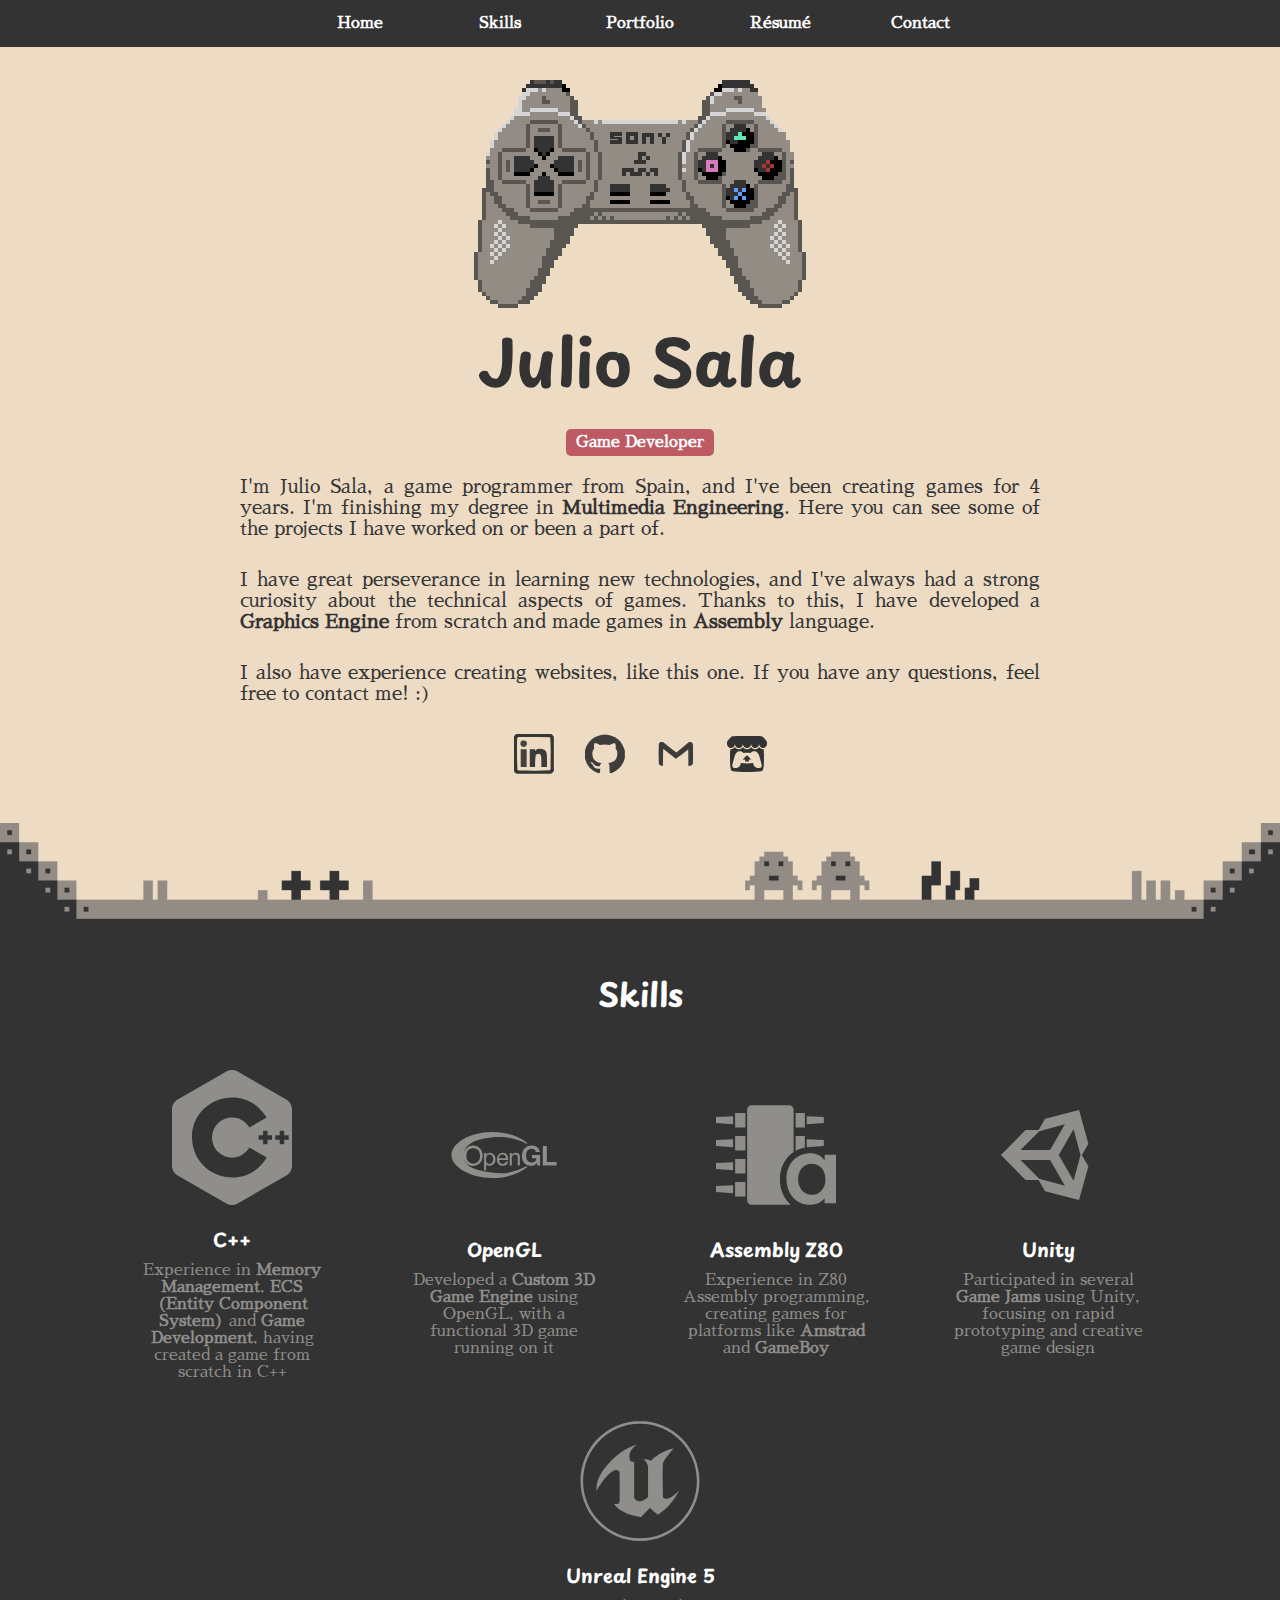
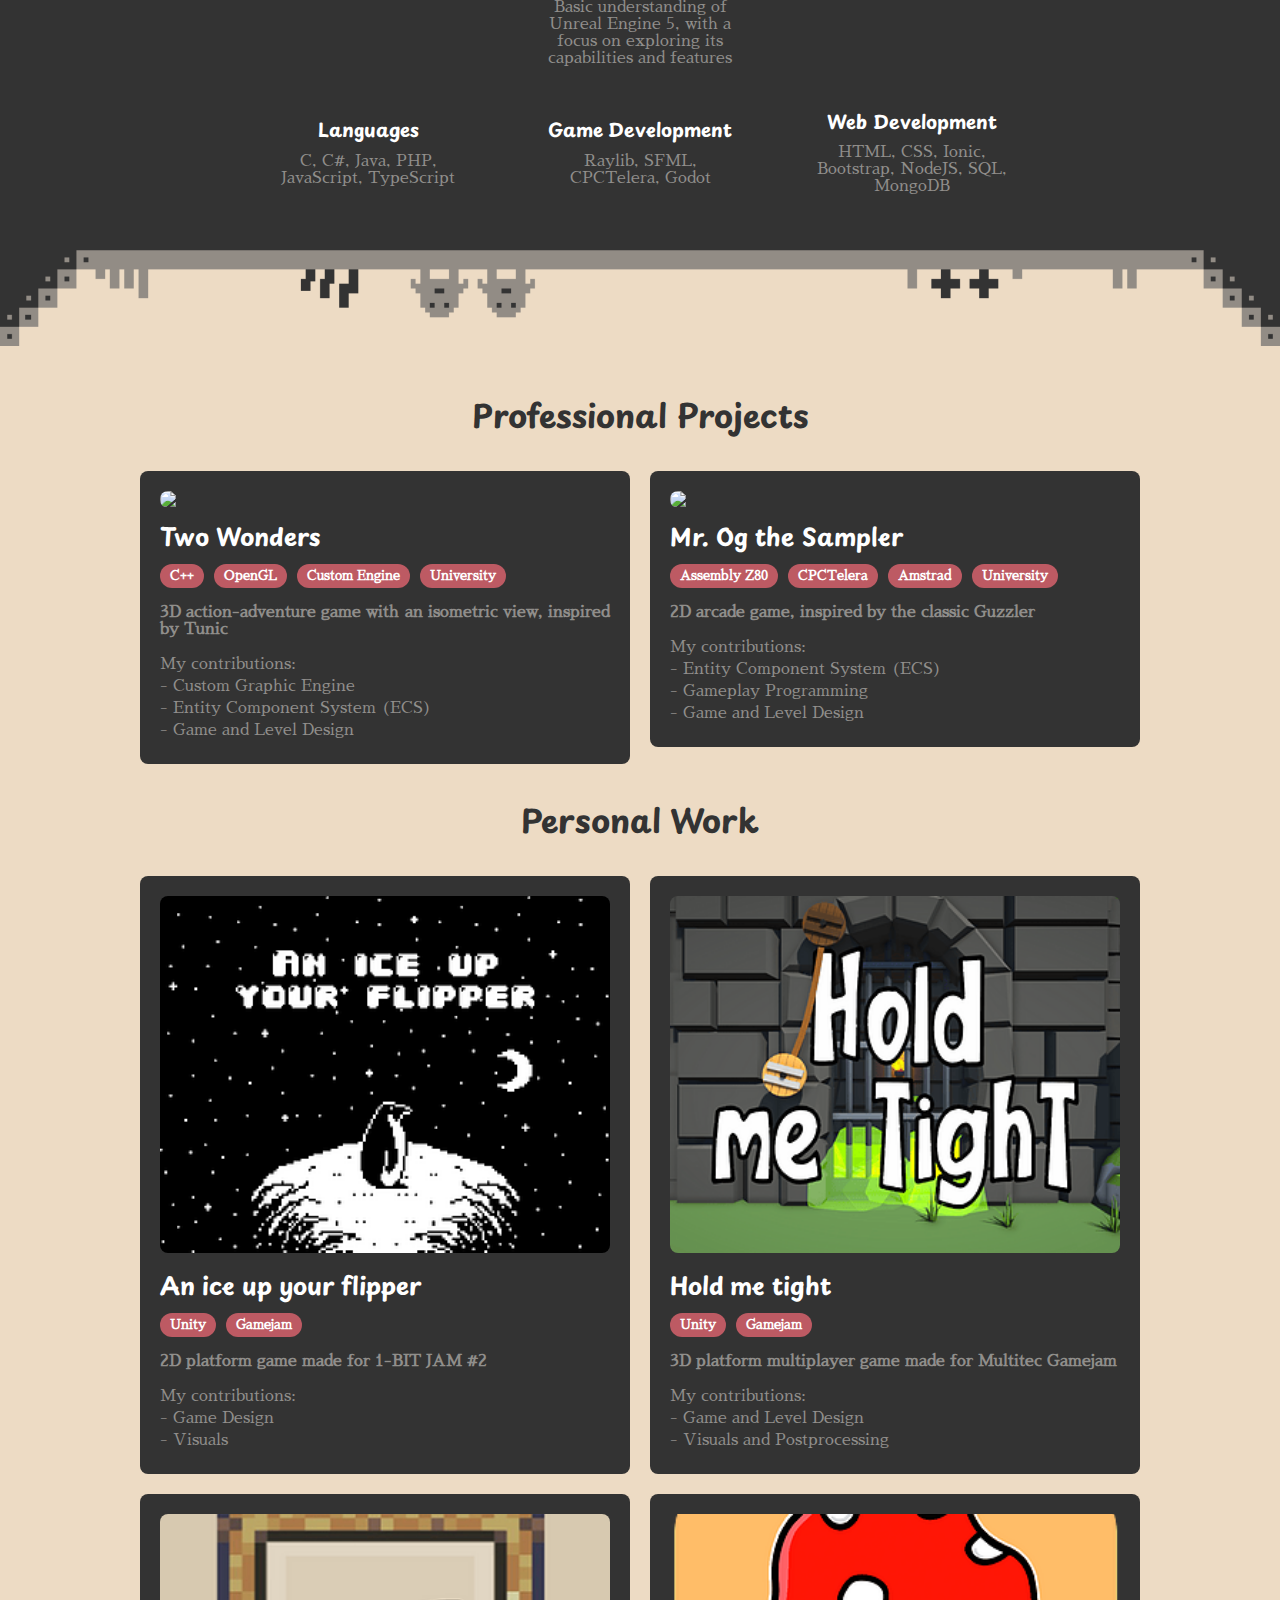
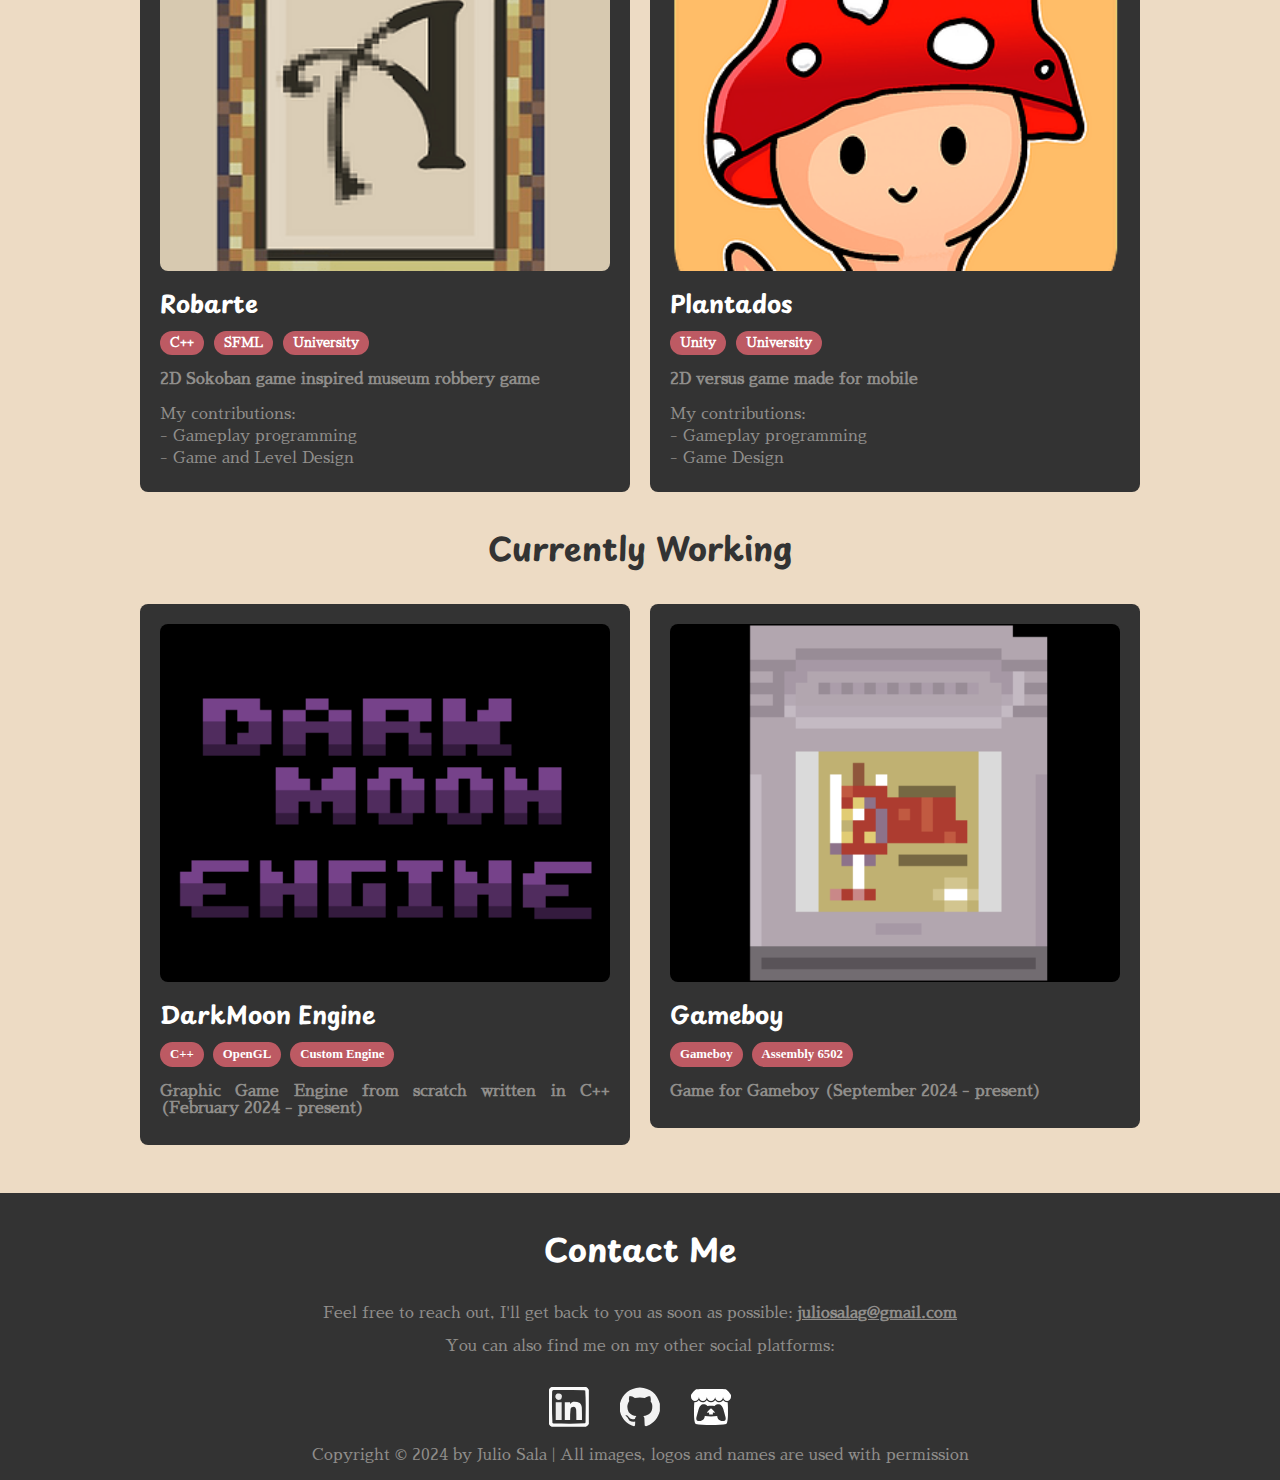
==== commit d6a32991: "Update Mr Og" ====
--- a/index.html
+++ b/index.html
@@ -4,7 +4,9 @@
     <meta charset="UTF-8">
     <meta name="viewport" content="width=device-width, initial-scale=1.0">
     <title>Julio Sala Portfolio</title>
+    <link rel="icon" href="./assets/icon.png" type="image/png">
     <link rel="stylesheet" href="./css/style.css">
+    <link rel="stylesheet" href="./css/mediaquery-index.css">
 </head>
 <body>
     <header class="navbar">
@@ -82,7 +84,7 @@
     </section>
 
     <section id="portfolio">
-        <h2>Professional Projects</h2>
+        <h2 style="padding-top: 0;">Professional Projects</h2>
         <div class="projects-container">
             <!-- Two Wonders -->
             <a href="./project/twowonders.html">
@@ -118,7 +120,7 @@
                     <p>2D arcade game, inspired by the classic Guzzler</p>
                     <ul>
                         <li>My contributions:</li>
-                        <li>- ECS (Entity Component System)</li>
+                        <li>- Entity Component System (ECS)</li>
                         <li>- Gameplay Programming</li>
                         <li>- Game and Level Design</li>
                     </ul>
--- a/css/style.css
+++ b/css/style.css
@@ -21,7 +21,7 @@
 
 body {
     background-color: var(--primary-color);
-    /*padding-top: 53px;*/
+    padding-top: 0;
 }
 
 h1, h2, h3, p, a {
@@ -56,7 +56,8 @@
     padding: 0;
     margin: 0;
     display: flex;
-    justify-content: center
+    justify-content: center;
+    flex-wrap: wrap;
 }
 
 .navbar nav ul li {
@@ -89,7 +90,7 @@
     */
     
     padding-bottom: 10em;
-    background-image: url('assets/background.png');
+    background-image: url('../assets/background.png');
     background-size: cover;
     background-position: bottom;
     background-repeat: no-repeat;
@@ -201,6 +202,15 @@
     padding-bottom: 3em;
     text-align: center;
     background-color: var(--primary-color);
+
+    /* BACKGROUND IMAGE */
+    
+    padding-top: 10em;
+    background-image: url('../assets/background-inverted.png');
+    background-size: cover;
+    background-position: top;
+    background-repeat: no-repeat;
+    background-size: 100vw;
 }
 
 #portfolio h2 {
@@ -305,6 +315,4 @@
 
 .social-icons a *{
     color: white;
-}
-
-/* TODO: Media Query: 768px - Table | 425px - Mobile */+}--- a/css/mediaquery-index.css
+++ b/css/mediaquery-index.css
@@ -0,0 +1,58 @@
+/* Media Queries */
+
+@media (max-width: 699px) { /* Tablet */
+    * {
+        scroll-margin: 106px;
+    }
+    
+    body {
+        padding-top: 53px;
+    }
+
+    .project {
+        max-width: 80vw;
+    }
+
+    .project img {
+        min-width: 100%;
+    }
+
+    .project h3 {
+        margin: 10px 0 0 0;
+    }
+
+    .tag {
+        margin: 10px 10px 0 0;
+    }
+
+    .home-section {
+        padding-bottom: 5em;
+    }
+
+    #portfolio {
+        padding-top: 5em;
+    }
+}
+
+@media (max-width: 418px) { /* Mobile */
+    * {
+        scroll-margin: 159px;
+    }
+    
+    body {
+        padding-top: 106px;
+    }
+
+    .description {
+        max-width: 100%;
+        margin: 30px;
+    }
+
+    .home-section {
+        padding-bottom: 3em;
+    }
+
+    #portfolio {
+        padding-top: 3em;
+    }
+}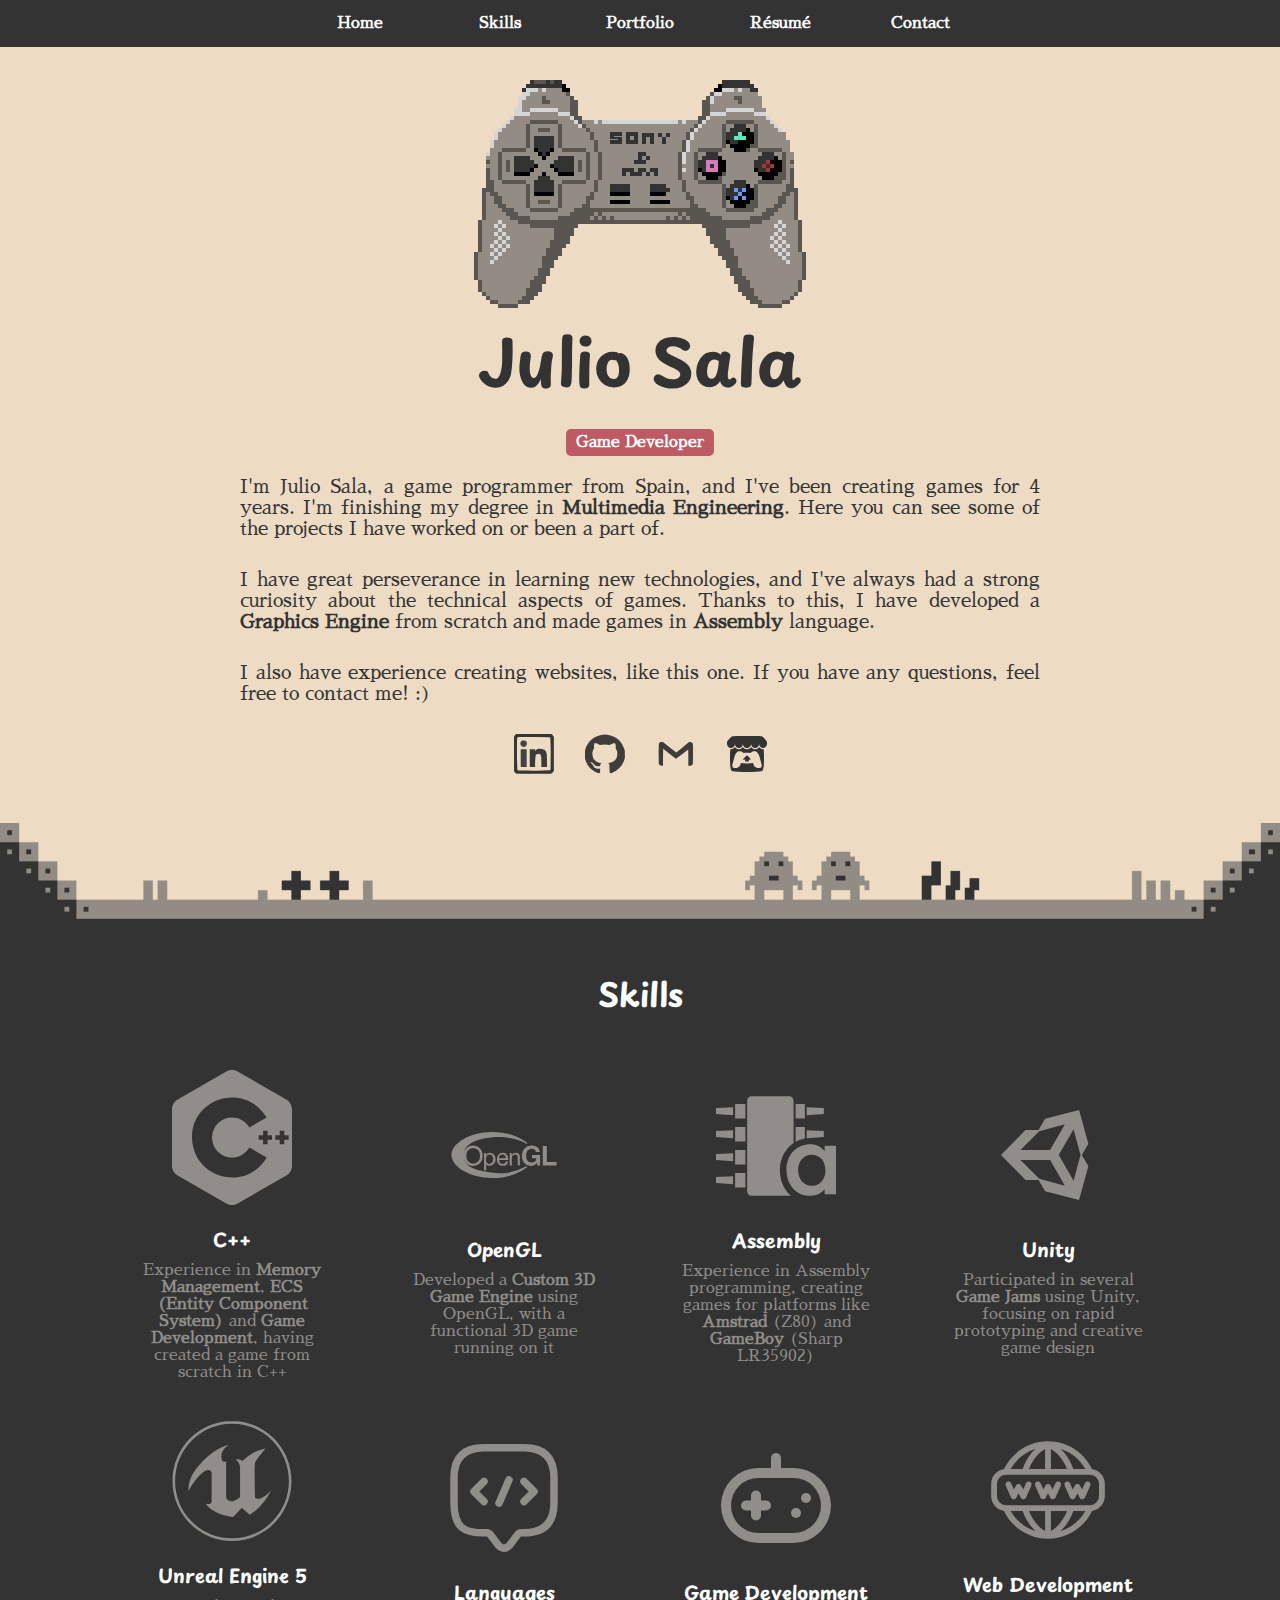
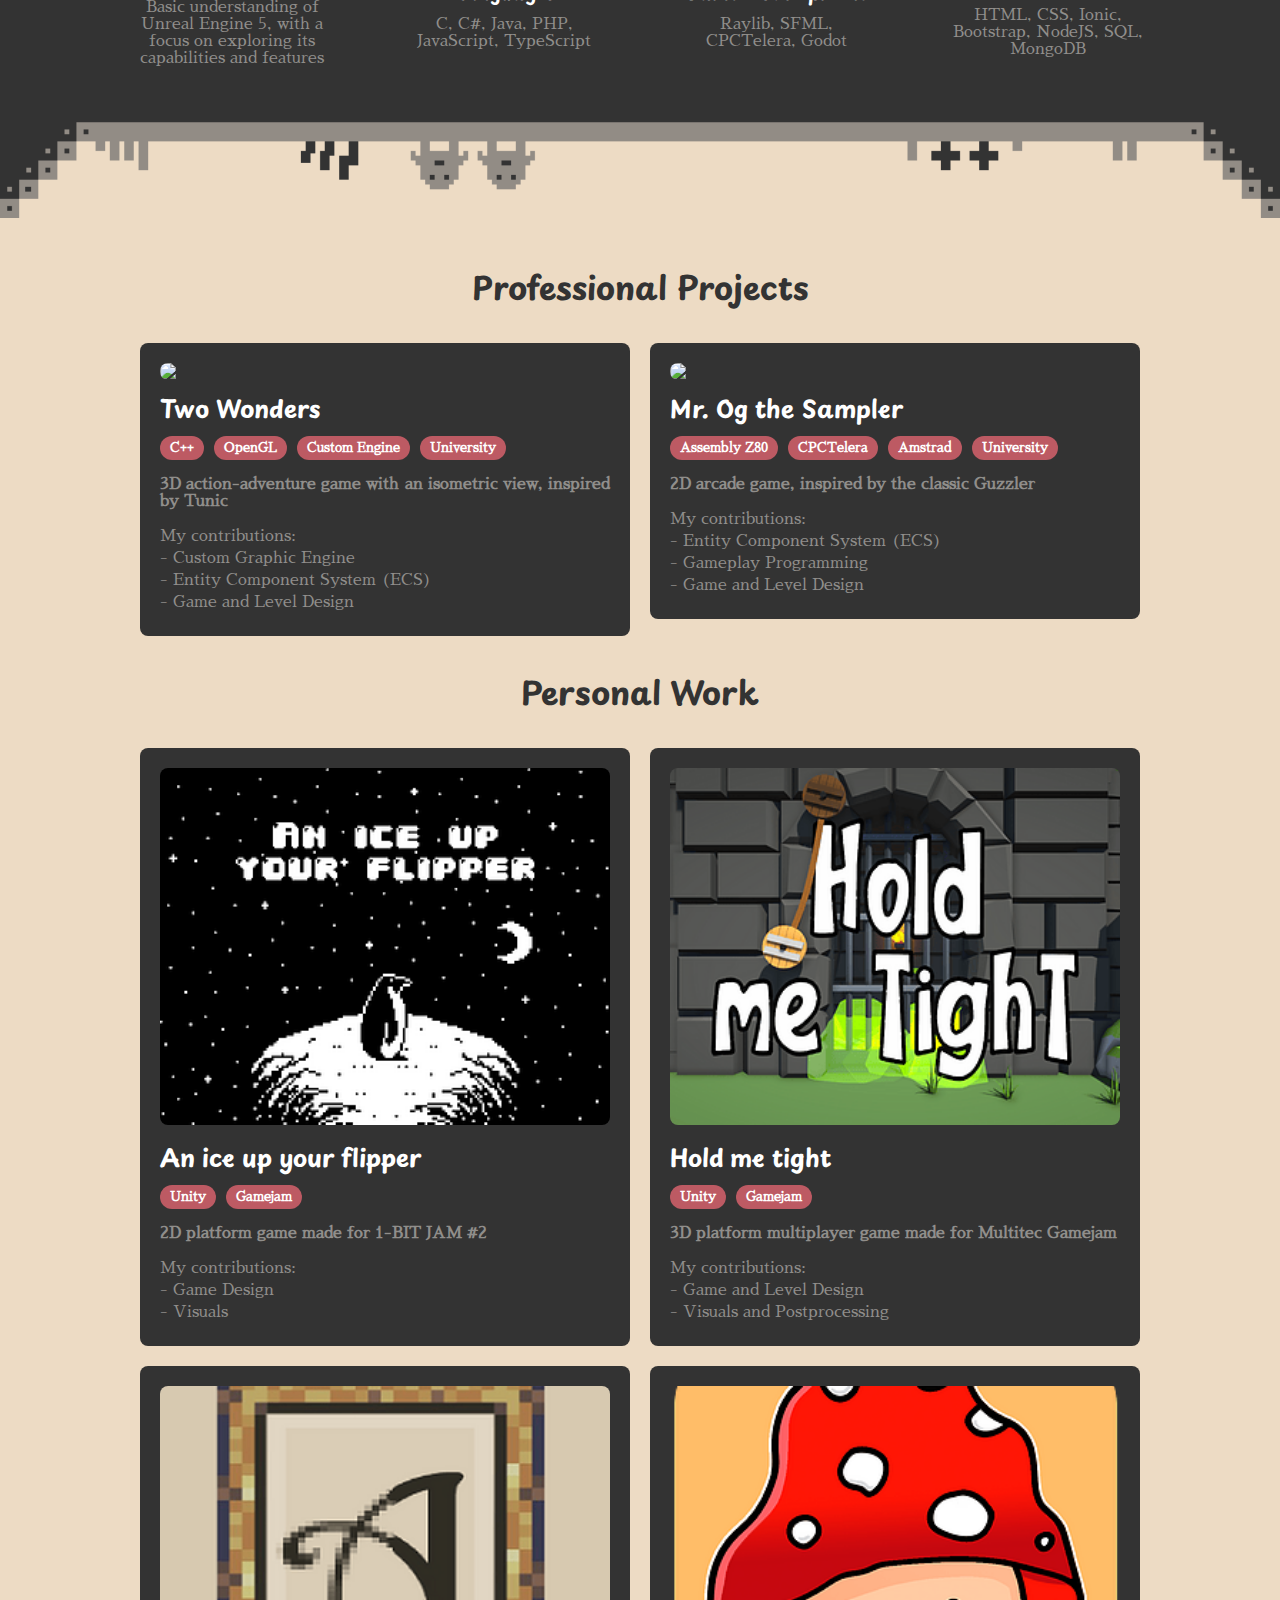
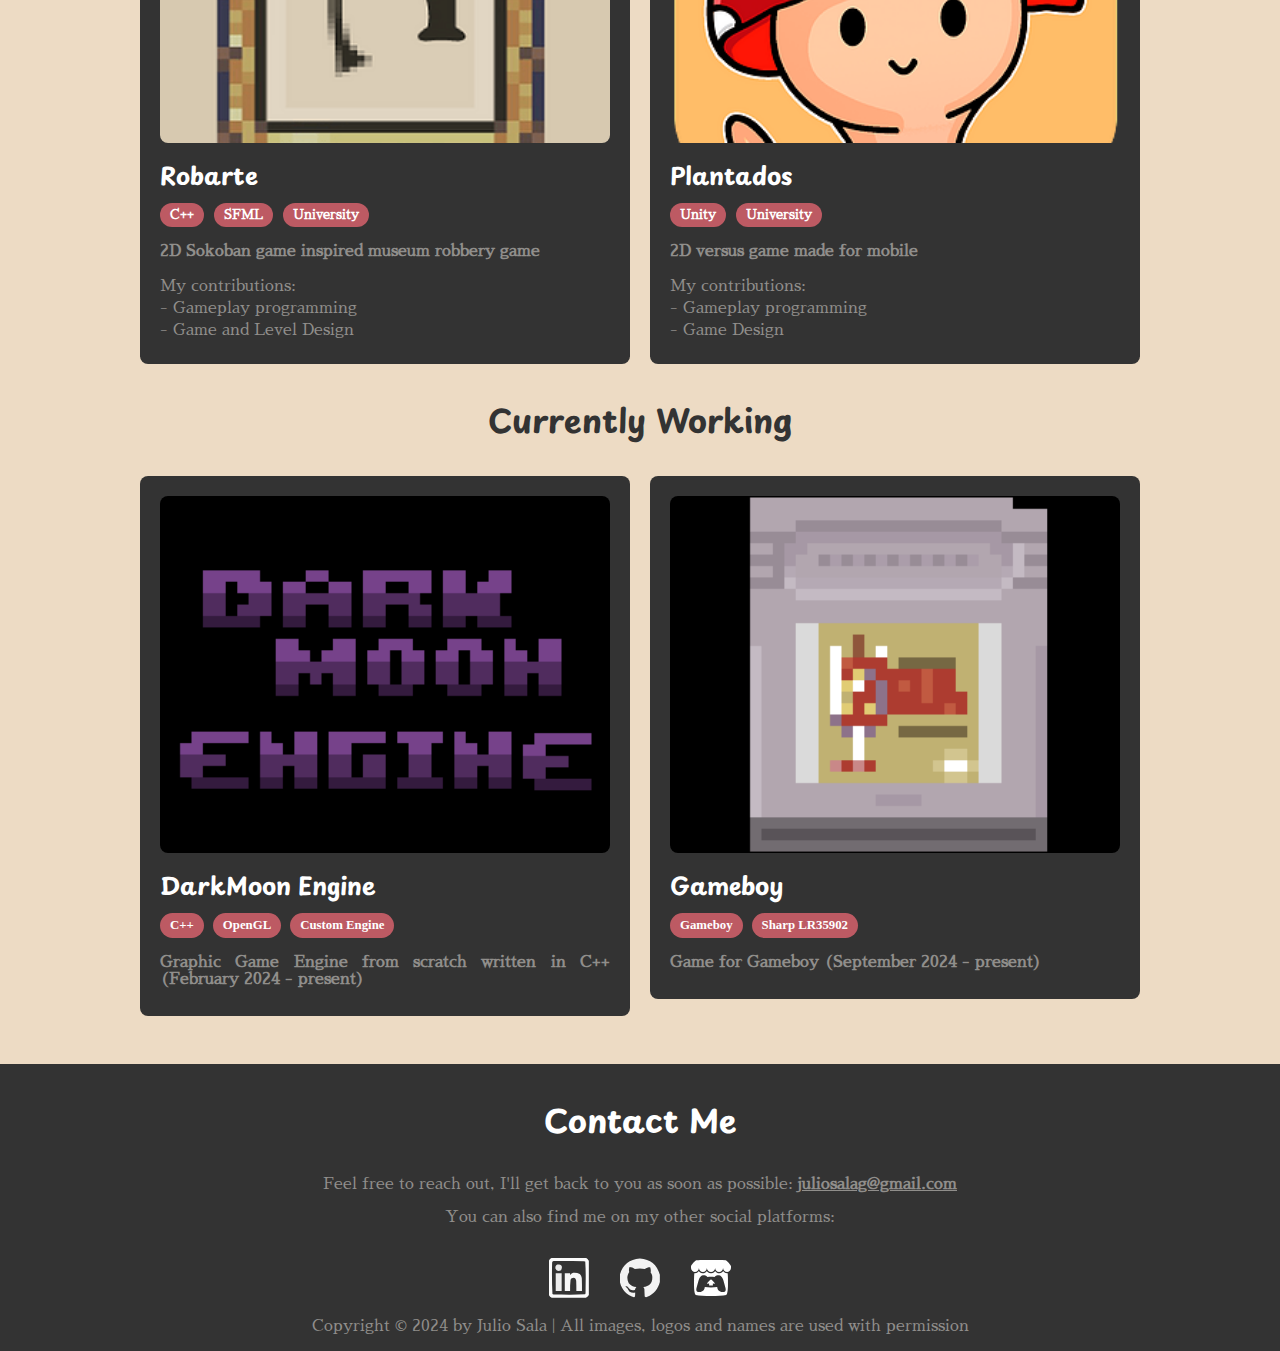
==== commit b412a163: "Hotfix index page" ====
--- a/index.html
+++ b/index.html
@@ -53,8 +53,8 @@
             </div>
             <div class="skill">
                 <img src="assets/icons/assembly.svg" alt="Assembly Logo">
-                <h3>Assembly Z80</h3>
-                <p>Experience in Z80 Assembly programming, creating games for platforms like <b>Amstrad</b> and <b>GameBoy</b></p>
+                <h3>Assembly</h3>
+                <p>Experience in Assembly programming, creating games for platforms like <b>Amstrad</b> (Z80) and <b>GameBoy</b> (Sharp LR35902)</p>
             </div>
             <div class="skill">
                 <img src="assets/icons/unity.svg" alt="Unity Logo">
@@ -66,21 +66,22 @@
                 <h3>Unreal Engine 5</h3>
                 <p>Basic understanding of Unreal Engine 5, with a focus on exploring its capabilities and features</p>
             </div>
-        </div>
-        <div class="skills-container">
-            <div class="skill">
+            <div class="skill">
+                <img src="assets/icons/prog.svg" alt="Programming Logo">
                 <h3>Languages</h3>
                 <p>C, C#, Java, PHP, JavaScript, TypeScript</p>
             </div>
             <div class="skill">
+                <img src="assets/icons/game.svg" alt="Games Logo">
                 <h3>Game Development</h3>
                 <p>Raylib, SFML, CPCTelera, Godot</p>
             </div>
             <div class="skill">
+                <img src="assets/icons/web.svg" alt="Web Logo">
                 <h3>Web Development</h3>
                 <p>HTML, CSS, Ionic, Bootstrap, NodeJS, SQL, MongoDB</p>
             </div>
-          </div>
+        </div>
     </section>
 
     <section id="portfolio">
@@ -218,7 +219,7 @@
                 <h3>Gameboy</h3>
                 <span class="tags">
                     <span class="tag">Gameboy</span>
-                    <span class="tag">Assembly 6502</span>
+                    <span class="tag">Sharp LR35902</span>
                 </span>
                 <p>Game for Gameboy (September 2024 - present)</p>
             </div>
